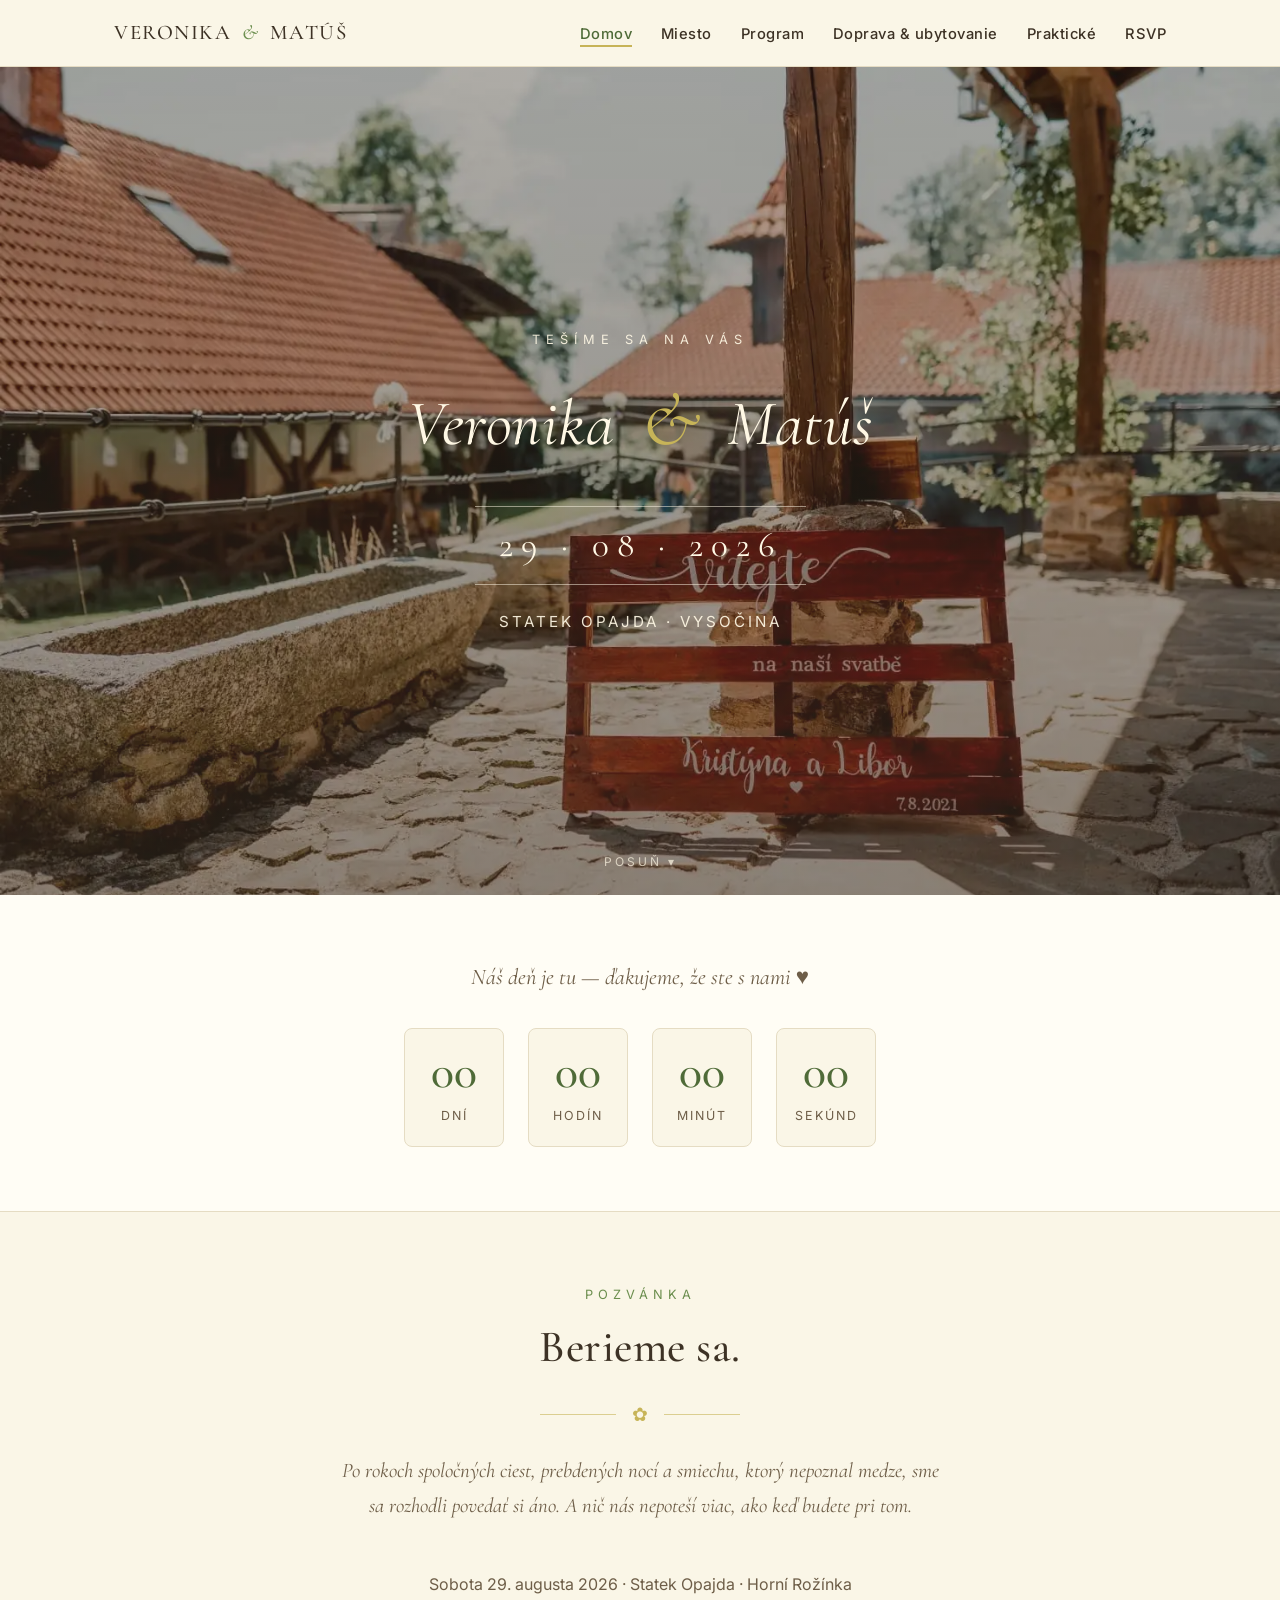
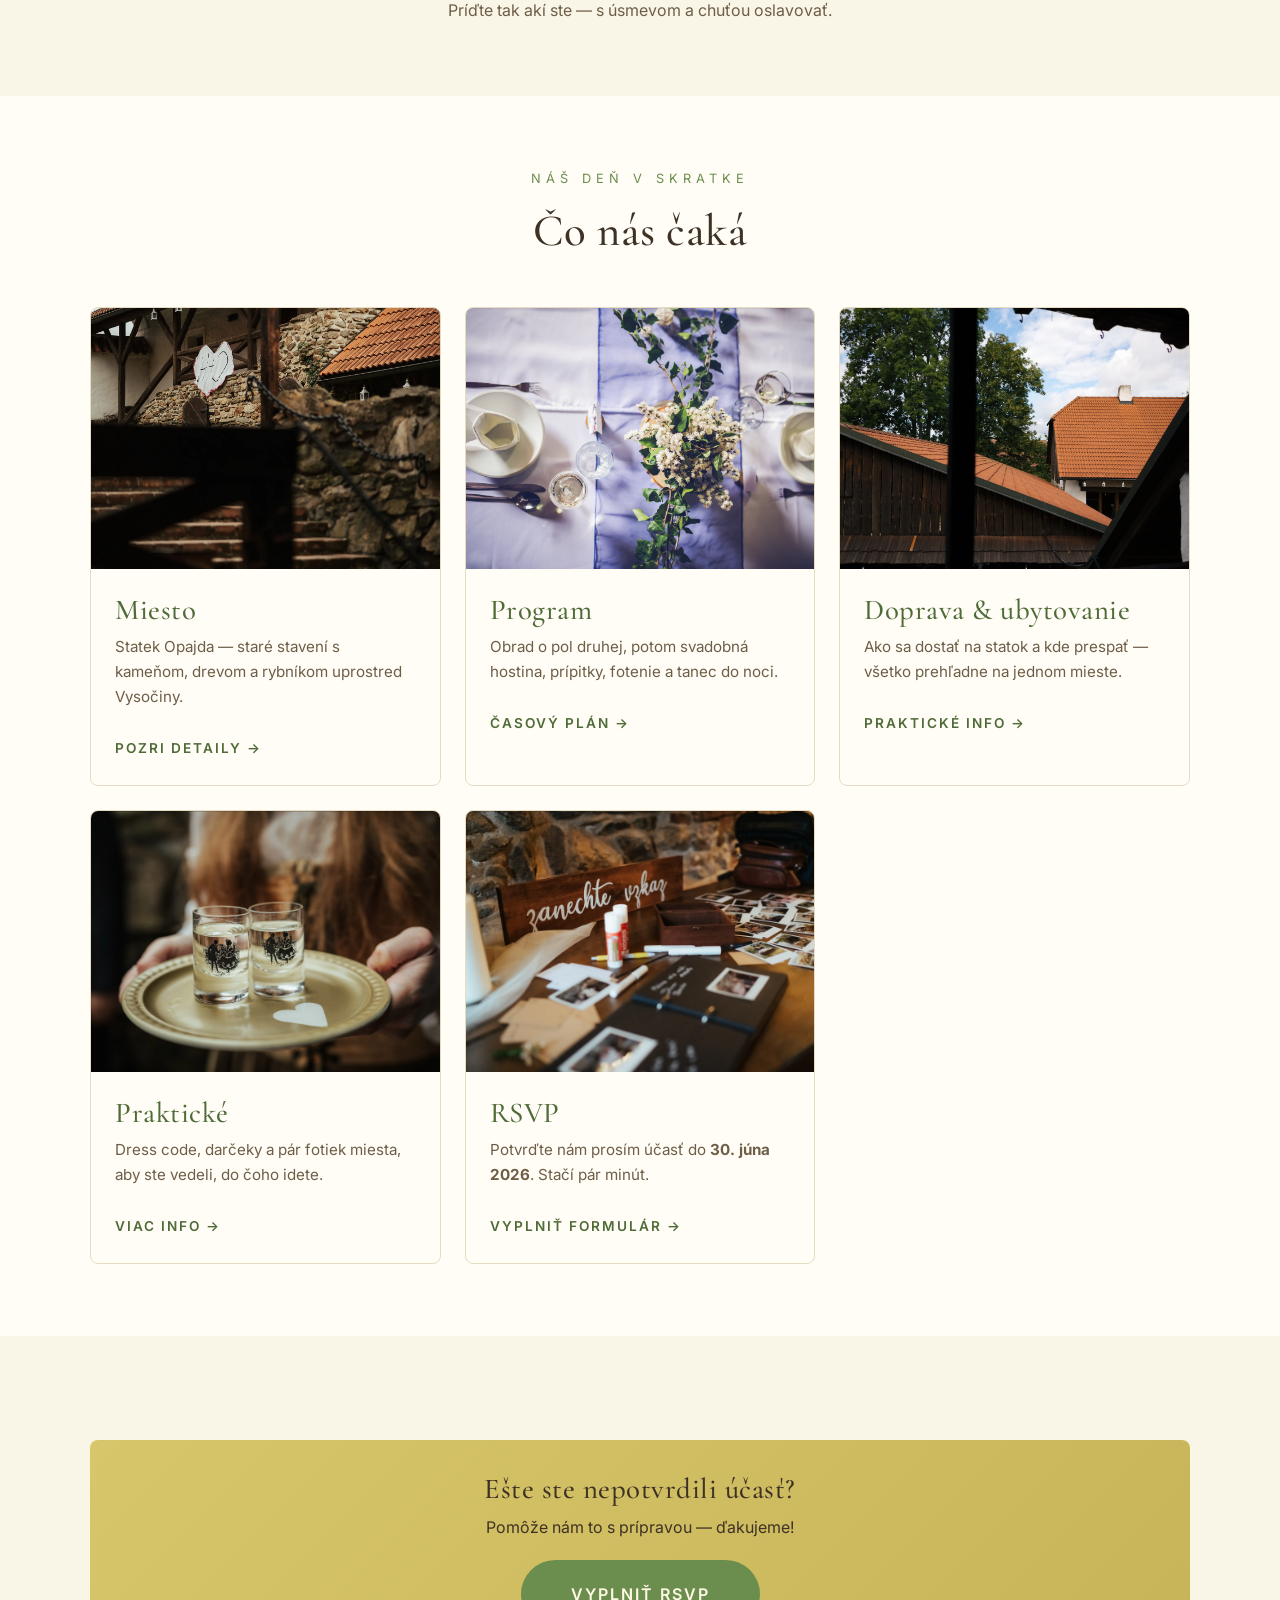
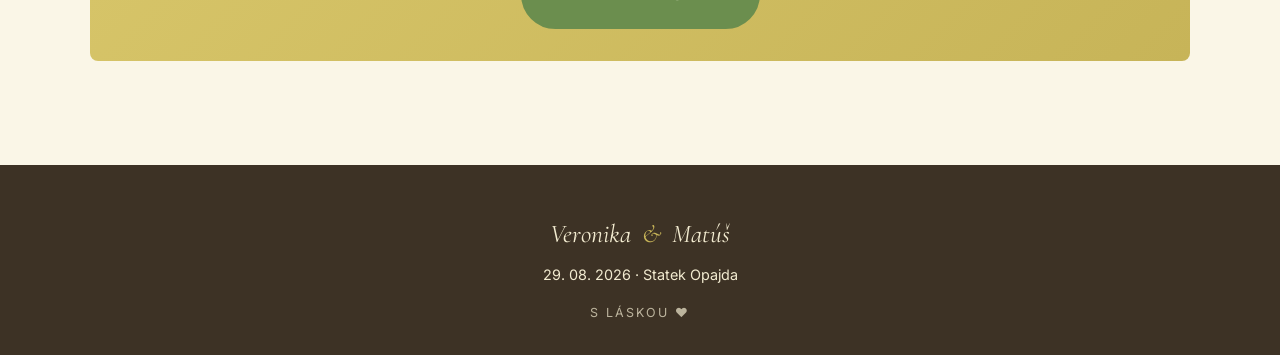
==== index.html @ fc2436f7 "first commit" ====
<!DOCTYPE html>
<html lang="sk">
<head>
<meta charset="UTF-8">
<meta name="viewport" content="width=device-width, initial-scale=1.0">
<title>Veronika & Matúš — 29. 8. 2026 — Statek Opajda</title>
<meta name="description" content="Pozvánka na svadbu Veroniky a Matúša — 29. augusta 2026 na Statku Opajda.">
<link rel="preconnect" href="https://fonts.googleapis.com">
<link rel="preconnect" href="https://fonts.gstatic.com" crossorigin>
<link href="https://fonts.googleapis.com/css2?family=Cormorant+Garamond:ital,wght@0,400;0,500;0,600;1,400;1,500&family=Inter:wght@400;500;600&display=swap" rel="stylesheet">
<link rel="stylesheet" href="assets/style.css">
</head>
<body>

<nav class="nav">
  <div class="nav-inner">
    <a href="index.html" class="nav-logo">Veronika <span class="amp">&</span> Matúš</a>
    <button class="nav-toggle" aria-label="Menu"><span></span><span></span><span></span></button>
    <ul class="nav-links">
      <li><a href="index.html" class="active">Domov</a></li>
      <li><a href="miesto.html">Miesto</a></li>
      <li><a href="program.html">Program</a></li>
      <li><a href="doprava.html">Doprava & ubytovanie</a></li>
      <li><a href="praktike.html">Praktické</a></li>
      <li><a href="rsvp.html">RSVP</a></li>
    </ul>
  </div>
</nav>

<header class="hero">
  <div class="hero-bg" style="background-image: url('Opajda_files/svatby_files/140.webp');"></div>
  <div class="hero-content">
    <div class="eyebrow">Tešíme sa na vás</div>
    <h1>Veronika <span class="amp">&</span> Matúš</h1>
    <div class="date">29 · 08 · 2026</div>
    <div class="location-tag">Statek Opajda · Vysočina</div>
  </div>
  <div class="scroll-cue">Posuň ▾</div>
</header>

<section class="countdown-wrap">
  <div class="label">Do nášho áno zostáva...</div>
  <div class="countdown">
    <div class="countdown-unit"><span class="num" id="cd-days">--</span><span class="lbl">dní</span></div>
    <div class="countdown-unit"><span class="num" id="cd-hours">--</span><span class="lbl">hodín</span></div>
    <div class="countdown-unit"><span class="num" id="cd-mins">--</span><span class="lbl">minút</span></div>
    <div class="countdown-unit"><span class="num" id="cd-secs">--</span><span class="lbl">sekúnd</span></div>
  </div>
</section>

<section>
  <div class="section-inner center">
    <div class="section-head">
      <span class="eyebrow">Pozvánka</span>
      <h2>Berieme sa.</h2>
      <div class="divider"><span>✿</span></div>
      <p class="lead">
        Po rokoch spoločných ciest, prebdených nocí a smiechu, ktorý nepoznal medze,
        sme sa rozhodli povedať si áno. A nič nás nepoteší viac, ako keď budete pri tom.
      </p>
    </div>
    <p style="max-width: 640px; margin: 0 auto; color: var(--text-soft);">
      Sobota 29. augusta 2026 · Statek Opajda · Horní Rožínka<br>
      Príďte tak akí ste — s úsmevom a chuťou oslavovať.
    </p>
  </div>
</section>

<section class="alt-bg">
  <div class="section-inner">
    <div class="section-head">
      <span class="eyebrow">Náš deň v skratke</span>
      <h2>Čo nás čaká</h2>
    </div>
    <div class="cards">
      <a href="miesto.html" class="card">
        <div class="card-img" style="background-image: url('Opajda_files/Opajda_files/205.webp');"></div>
        <div class="card-body">
          <h3>Miesto</h3>
          <p>Statek Opajda — staré stavení s kameňom, drevom a rybníkom uprostred Vysočiny.</p>
          <span class="card-link">Pozri detaily</span>
        </div>
      </a>
      <a href="program.html" class="card">
        <div class="card-img" style="background-image: url('Opajda_files/svatby_files/150.webp');"></div>
        <div class="card-body">
          <h3>Program</h3>
          <p>Obrad o pol druhej, potom svadobná hostina, prípitky, fotenie a tanec do noci.</p>
          <span class="card-link">Časový plán</span>
        </div>
      </a>
      <a href="doprava.html" class="card">
        <div class="card-img" style="background-image: url('Opajda_files/Opajda_files/211.webp');"></div>
        <div class="card-body">
          <h3>Doprava & ubytovanie</h3>
          <p>Ako sa dostať na statok a kde prespať — všetko prehľadne na jednom mieste.</p>
          <span class="card-link">Praktické info</span>
        </div>
      </a>
      <a href="praktike.html" class="card">
        <div class="card-img" style="background-image: url('Opajda_files/svatby_files/100.webp');"></div>
        <div class="card-body">
          <h3>Praktické</h3>
          <p>Dress code, darčeky a pár fotiek miesta, aby ste vedeli, do čoho idete.</p>
          <span class="card-link">Viac info</span>
        </div>
      </a>
      <a href="rsvp.html" class="card">
        <div class="card-img" style="background-image: url('Opajda_files/svatby_files/120.webp');"></div>
        <div class="card-body">
          <h3>RSVP</h3>
          <p>Potvrďte nám prosím účasť do <strong>30. júna 2026</strong>. Stačí pár minút.</p>
          <span class="card-link">Vyplniť formulár</span>
        </div>
      </a>
    </div>
  </div>
</section>

<section>
  <div class="section-inner">
    <div class="callout">
      <h3>Ešte ste nepotvrdili účasť?</h3>
      <p style="margin-bottom: 1.2rem;">Pomôže nám to s prípravou — ďakujeme!</p>
      <a href="rsvp.html" class="btn btn-big">Vyplniť RSVP</a>
    </div>
  </div>
</section>

<footer>
  <div class="names">Veronika <span class="amp">&</span> Matúš</div>
  <div>29. 08. 2026 · Statek Opajda</div>
  <div class="small">S láskou ♥</div>
</footer>

<script src="assets/script.js"></script>
</body>
</html>
---- assets/style.css ----
/* ============================================
   SVADBA ANNA & TOMÁŠ — 29.8.2026 — STATEK OPAJDA
   Paleta: lúka + slnko (krémová / žltá / zelená)
   ============================================ */

:root {
  --bg:        #FAF6E7;
  --surface:   #FFFDF5;
  --accent-1:  #C7B458;   /* slnečná žltá */
  --accent-1-dark: #A8953F;
  --accent-2:  #6B8E4E;   /* lúčna zeleň */
  --accent-2-dark: #4F6B38;
  --text:      #3D3225;
  --text-soft: #6E5E48;
  --border:    #E5DCC3;
  --shadow:    0 6px 24px rgba(61, 50, 37, 0.08);
  --radius:    8px;
  --maxw:      1100px;

  --font-head: 'Cormorant Garamond', 'Georgia', serif;
  --font-body: 'Inter', -apple-system, BlinkMacSystemFont, 'Segoe UI', sans-serif;
}

* { box-sizing: border-box; }

html { scroll-behavior: smooth; }

body {
  margin: 0;
  font-family: var(--font-body);
  color: var(--text);
  background: var(--bg);
  line-height: 1.65;
  font-size: 16px;
  -webkit-font-smoothing: antialiased;
}

h1, h2, h3, h4 {
  font-family: var(--font-head);
  font-weight: 500;
  color: var(--text);
  letter-spacing: 0.5px;
  margin: 0 0 0.6em 0;
  line-height: 1.2;
}

h1 { font-size: clamp(2.2rem, 5vw, 4rem); }
h2 { font-size: clamp(1.8rem, 3.5vw, 2.8rem); }
h3 { font-size: clamp(1.3rem, 2.5vw, 1.8rem); }

p { margin: 0 0 1em 0; }

a { color: var(--accent-2-dark); text-decoration: none; transition: color .2s; }
a:hover { color: var(--accent-1-dark); }

img { max-width: 100%; display: block; }

/* ============ NAVBAR ============ */
.nav {
  position: sticky;
  top: 0;
  z-index: 100;
  background: rgba(250, 246, 231, 0.95);
  backdrop-filter: blur(10px);
  border-bottom: 1px solid var(--border);
}
.nav-inner {
  max-width: var(--maxw);
  margin: 0 auto;
  padding: 1rem 1.5rem;
  display: flex;
  justify-content: space-between;
  align-items: center;
  gap: 2rem;
}
.nav-logo {
  font-family: var(--font-head);
  font-size: 1.3rem;
  font-weight: 500;
  color: var(--text);
  letter-spacing: 1.5px;
  text-transform: uppercase;
}
.nav-logo .amp { color: var(--accent-2); font-style: italic; padding: 0 .2em; }
.nav-links {
  display: flex;
  list-style: none;
  margin: 0;
  padding: 0;
  gap: 1.8rem;
}
.nav-links a {
  color: var(--text);
  font-size: 0.92rem;
  font-weight: 500;
  letter-spacing: 0.5px;
  position: relative;
  padding-bottom: 4px;
}
.nav-links a.active,
.nav-links a:hover {
  color: var(--accent-2-dark);
}
.nav-links a.active::after {
  content: '';
  position: absolute;
  left: 0; right: 0; bottom: 0;
  height: 2px;
  background: var(--accent-1);
}
.nav-toggle {
  display: none;
  background: none;
  border: none;
  cursor: pointer;
  padding: 8px;
  color: var(--text);
}
.nav-toggle span {
  display: block;
  width: 24px;
  height: 2px;
  background: var(--text);
  margin: 5px 0;
  transition: 0.3s;
}

@media (max-width: 820px) {
  .nav-links {
    position: fixed;
    top: 64px;
    left: 0; right: 0;
    flex-direction: column;
    background: var(--surface);
    padding: 1.5rem;
    gap: 1.2rem;
    border-bottom: 1px solid var(--border);
    transform: translateY(-150%);
    transition: transform .3s ease;
  }
  .nav-links.open { transform: translateY(0); }
  .nav-toggle { display: block; }
}

/* ============ HERO ============ */
.hero {
  position: relative;
  min-height: 92vh;
  display: flex;
  align-items: center;
  justify-content: center;
  text-align: center;
  color: #FFF8E5;
  overflow: hidden;
}
.hero-bg {
  position: absolute;
  inset: 0;
  background-size: cover;
  background-position: center;
  z-index: -2;
}
.hero::before {
  content: '';
  position: absolute;
  inset: 0;
  background: linear-gradient(180deg,
    rgba(61, 50, 37, 0.35) 0%,
    rgba(61, 50, 37, 0.55) 100%);
  z-index: -1;
}
.hero-content {
  padding: 2rem 1.5rem;
  max-width: 800px;
}
.hero .eyebrow {
  font-family: var(--font-body);
  text-transform: uppercase;
  letter-spacing: 6px;
  font-size: 0.8rem;
  margin-bottom: 1.5rem;
  opacity: 0.9;
}
.hero h1 {
  color: #FFF8E5;
  font-style: italic;
  font-weight: 400;
  margin-bottom: 1rem;
}
.hero h1 .amp {
  color: var(--accent-1);
  font-size: 1.2em;
  padding: 0 0.15em;
}
.hero .date {
  font-family: var(--font-head);
  font-size: clamp(1.5rem, 3vw, 2.2rem);
  letter-spacing: 8px;
  margin: 1.5rem 0;
  padding: 0.6rem 0;
  border-top: 1px solid rgba(255, 248, 229, 0.5);
  border-bottom: 1px solid rgba(255, 248, 229, 0.5);
  display: inline-block;
  padding-left: 1.5rem;
  padding-right: 1.5rem;
}
.hero .location-tag {
  font-size: 0.95rem;
  letter-spacing: 3px;
  text-transform: uppercase;
  opacity: 0.92;
}
.scroll-cue {
  position: absolute;
  bottom: 24px;
  left: 50%;
  transform: translateX(-50%);
  color: #FFF8E5;
  font-size: 0.75rem;
  letter-spacing: 3px;
  text-transform: uppercase;
  opacity: 0.7;
  animation: bounce 2s infinite;
}
@keyframes bounce {
  0%, 100% { transform: translateX(-50%) translateY(0); }
  50% { transform: translateX(-50%) translateY(8px); }
}

/* Hero variant for inner pages (shorter) */
.hero.inner {
  min-height: 55vh;
}

/* ============ COUNTDOWN ============ */
.countdown-wrap {
  background: var(--surface);
  padding: 4rem 1.5rem;
  text-align: center;
  border-bottom: 1px solid var(--border);
}
.countdown-wrap .label {
  font-family: var(--font-head);
  font-style: italic;
  font-size: 1.4rem;
  color: var(--text-soft);
  margin-bottom: 2rem;
}
.countdown {
  display: flex;
  justify-content: center;
  gap: 1.5rem;
  flex-wrap: wrap;
}
.countdown-unit {
  min-width: 100px;
  padding: 1.2rem 0.5rem;
  background: var(--bg);
  border: 1px solid var(--border);
  border-radius: var(--radius);
}
.countdown-unit .num {
  font-family: var(--font-head);
  font-size: clamp(2rem, 5vw, 3rem);
  font-weight: 500;
  color: var(--accent-2-dark);
  line-height: 1;
  display: block;
}
.countdown-unit .lbl {
  font-size: 0.78rem;
  letter-spacing: 2px;
  text-transform: uppercase;
  color: var(--text-soft);
  margin-top: 0.6rem;
  display: block;
}

/* ============ SECTIONS ============ */
section {
  padding: 4.5rem 1.5rem;
}
.section-inner {
  max-width: var(--maxw);
  margin: 0 auto;
}
.section-head {
  text-align: center;
  margin-bottom: 3rem;
}
.section-head .eyebrow {
  display: block;
  text-transform: uppercase;
  letter-spacing: 5px;
  font-size: 0.8rem;
  color: var(--accent-2);
  margin-bottom: 1rem;
}
.section-head h2 {
  margin-bottom: 0.5rem;
}
.section-head .lead {
  color: var(--text-soft);
  font-style: italic;
  font-family: var(--font-head);
  font-size: 1.3rem;
  max-width: 600px;
  margin: 0 auto;
}

/* Decorative divider */
.divider {
  display: flex;
  align-items: center;
  justify-content: center;
  margin: 1.5rem auto;
  max-width: 200px;
  color: var(--accent-1);
}
.divider::before, .divider::after {
  content: '';
  flex: 1;
  height: 1px;
  background: var(--accent-1);
  opacity: 0.6;
}
.divider span { padding: 0 1rem; font-size: 1.2rem; }

/* ============ CARDS (preview on home) ============ */
.cards {
  display: grid;
  grid-template-columns: repeat(auto-fit, minmax(260px, 1fr));
  gap: 1.5rem;
}
.card {
  background: var(--surface);
  border: 1px solid var(--border);
  border-radius: var(--radius);
  overflow: hidden;
  transition: transform .25s, box-shadow .25s;
  display: flex;
  flex-direction: column;
}
.card:hover {
  transform: translateY(-4px);
  box-shadow: var(--shadow);
}
.card-img {
  aspect-ratio: 4 / 3;
  background-size: cover;
  background-position: center;
}
.card-body {
  padding: 1.5rem;
}
.card h3 {
  margin-bottom: 0.4rem;
  color: var(--accent-2-dark);
}
.card p {
  color: var(--text-soft);
  font-size: 0.95rem;
}
.card-link {
  display: inline-block;
  margin-top: 0.8rem;
  font-size: 0.85rem;
  letter-spacing: 2px;
  text-transform: uppercase;
  color: var(--accent-2-dark);
  font-weight: 600;
}
.card-link::after {
  content: ' →';
  transition: padding .2s;
}
.card-link:hover::after { padding-left: 4px; }

/* ============ MIESTO – two-column layout ============ */
.two-col {
  display: grid;
  grid-template-columns: 1fr 1fr;
  gap: 3rem;
  align-items: center;
}
.two-col.reverse > :first-child { order: 2; }
.two-col img,
.two-col .img-block {
  width: 100%;
  border-radius: var(--radius);
  box-shadow: var(--shadow);
  aspect-ratio: 4 / 3;
  object-fit: cover;
  background-size: cover;
  background-position: center;
}
@media (max-width: 760px) {
  .two-col { grid-template-columns: 1fr; gap: 2rem; }
  .two-col.reverse > :first-child { order: 0; }
}

.fact-list {
  list-style: none;
  padding: 0;
  margin: 1.5rem 0 0 0;
}
.fact-list li {
  padding: 0.7rem 0;
  border-bottom: 1px dashed var(--border);
  display: flex;
  gap: 1rem;
}
.fact-list li:last-child { border-bottom: 0; }
.fact-list .key {
  flex: 0 0 130px;
  font-size: 0.78rem;
  letter-spacing: 2px;
  text-transform: uppercase;
  color: var(--accent-2);
  font-weight: 600;
  padding-top: 2px;
}
.fact-list .val { color: var(--text); }

/* ============ TIMELINE (program) ============ */
.timeline {
  position: relative;
  max-width: 720px;
  margin: 0 auto;
  padding-left: 0;
}
.timeline::before {
  content: '';
  position: absolute;
  left: 110px;
  top: 12px;
  bottom: 12px;
  width: 2px;
  background: var(--accent-1);
  opacity: 0.5;
}
.timeline-item {
  position: relative;
  display: grid;
  grid-template-columns: 110px 1fr;
  gap: 2rem;
  padding: 1.3rem 0;
}
.timeline-time {
  font-family: var(--font-head);
  font-size: 1.6rem;
  color: var(--accent-2-dark);
  font-weight: 500;
  text-align: right;
  padding-right: 0.5rem;
  position: relative;
}
.timeline-time::after {
  content: '';
  position: absolute;
  right: -7px;
  top: 12px;
  width: 12px;
  height: 12px;
  border-radius: 50%;
  background: var(--accent-1);
  border: 3px solid var(--bg);
  z-index: 1;
}
.timeline-body h3 {
  margin: 0 0 0.3rem 0;
  font-size: 1.3rem;
  color: var(--text);
}
.timeline-body p {
  color: var(--text-soft);
  font-size: 0.95rem;
  margin: 0;
}

@media (max-width: 560px) {
  .timeline::before { left: 70px; }
  .timeline-item { grid-template-columns: 70px 1fr; gap: 1.2rem; }
  .timeline-time { font-size: 1.2rem; }
}

/* ============ MAP ============ */
.map-frame {
  width: 100%;
  height: 460px;
  border: 1px solid var(--border);
  border-radius: var(--radius);
  box-shadow: var(--shadow);
  margin: 2rem 0;
}

/* ============ TRANSPORT / ACCOMMODATION ============ */
.info-grid {
  display: grid;
  grid-template-columns: repeat(auto-fit, minmax(280px, 1fr));
  gap: 1.5rem;
  margin-top: 2rem;
}
.info-block {
  background: var(--surface);
  border: 1px solid var(--border);
  border-radius: var(--radius);
  padding: 1.8rem;
}
.info-block h3 {
  color: var(--accent-2-dark);
  margin-bottom: 0.8rem;
  display: flex;
  align-items: center;
  gap: 0.6rem;
}
.info-block .icon {
  display: inline-flex;
  align-items: center;
  justify-content: center;
  width: 34px;
  height: 34px;
  border-radius: 50%;
  background: var(--accent-1);
  color: #fff;
  font-size: 1.1rem;
}

/* ============ GALLERY ============ */
.gallery {
  display: grid;
  grid-template-columns: repeat(auto-fill, minmax(220px, 1fr));
  gap: 1rem;
  grid-auto-rows: 220px;
}
.gallery-item {
  background-size: cover;
  background-position: center;
  border-radius: var(--radius);
  transition: transform .3s;
  cursor: zoom-in;
}
.gallery-item:hover {
  transform: scale(1.02);
}
.gallery-item.tall { grid-row: span 2; }
.gallery-item.wide { grid-column: span 2; }
@media (max-width: 600px) {
  .gallery-item.wide { grid-column: span 1; }
  .gallery { grid-auto-rows: 180px; }
}

/* ============ BUTTONS ============ */
.btn {
  display: inline-block;
  padding: 0.9rem 2rem;
  background: var(--accent-2);
  color: #FFF8E5;
  border-radius: 999px;
  font-weight: 600;
  letter-spacing: 2px;
  text-transform: uppercase;
  font-size: 0.85rem;
  border: 2px solid var(--accent-2);
  transition: all .25s;
  cursor: pointer;
}
.btn:hover {
  background: var(--accent-2-dark);
  border-color: var(--accent-2-dark);
  color: #FFF8E5;
  transform: translateY(-2px);
  box-shadow: var(--shadow);
}
.btn-outline {
  background: transparent;
  color: var(--accent-2-dark);
}
.btn-outline:hover {
  background: var(--accent-2);
  color: #FFF8E5;
}
.btn-big {
  padding: 1.2rem 3rem;
  font-size: 1rem;
}

/* ============ RSVP page ============ */
.rsvp-hero {
  text-align: center;
  padding: 5rem 1.5rem 3rem;
}
.rsvp-deadline {
  display: inline-block;
  padding: 0.5rem 1.2rem;
  background: var(--accent-1);
  color: #fff;
  border-radius: 999px;
  font-size: 0.85rem;
  letter-spacing: 2px;
  text-transform: uppercase;
  margin-bottom: 2rem;
}
.questions-list {
  max-width: 720px;
  margin: 2rem auto 0;
  padding: 0;
  list-style: none;
  counter-reset: q;
}
.questions-list li {
  counter-increment: q;
  padding: 1.2rem 1.2rem 1.2rem 4rem;
  position: relative;
  background: var(--surface);
  border: 1px solid var(--border);
  border-radius: var(--radius);
  margin-bottom: 0.8rem;
}
.questions-list li::before {
  content: counter(q);
  position: absolute;
  left: 1.2rem;
  top: 1rem;
  width: 32px;
  height: 32px;
  border-radius: 50%;
  background: var(--accent-2);
  color: #FFF8E5;
  font-family: var(--font-head);
  font-size: 1.05rem;
  display: flex;
  align-items: center;
  justify-content: center;
}
.questions-list strong { display: block; margin-bottom: 0.2rem; }
.questions-list .hint {
  font-size: 0.88rem;
  color: var(--text-soft);
  font-style: italic;
}

/* ============ FOOTER ============ */
footer {
  text-align: center;
  padding: 3rem 1.5rem 2rem;
  background: #3D3225;
  color: #F2EBD0;
  font-size: 0.9rem;
}
footer .names {
  font-family: var(--font-head);
  font-size: 1.6rem;
  font-style: italic;
  margin-bottom: 0.5rem;
}
footer .amp { color: var(--accent-1); padding: 0 0.2em; }
footer .small {
  font-size: 0.78rem;
  opacity: 0.7;
  letter-spacing: 2px;
  text-transform: uppercase;
  margin-top: 1rem;
}

/* ============ UTIL ============ */
.center { text-align: center; }
.mt-2 { margin-top: 2rem; }
.mt-3 { margin-top: 3rem; }
.alt-bg { background: var(--surface); }

.callout {
  background: var(--accent-1);
  background: linear-gradient(135deg, #D8C66A 0%, #C7B458 100%);
  color: var(--text);
  padding: 2rem;
  border-radius: var(--radius);
  text-align: center;
  margin: 2rem 0;
}
.callout h3 { color: var(--text); margin-bottom: 0.5rem; }
.callout p { margin: 0; }
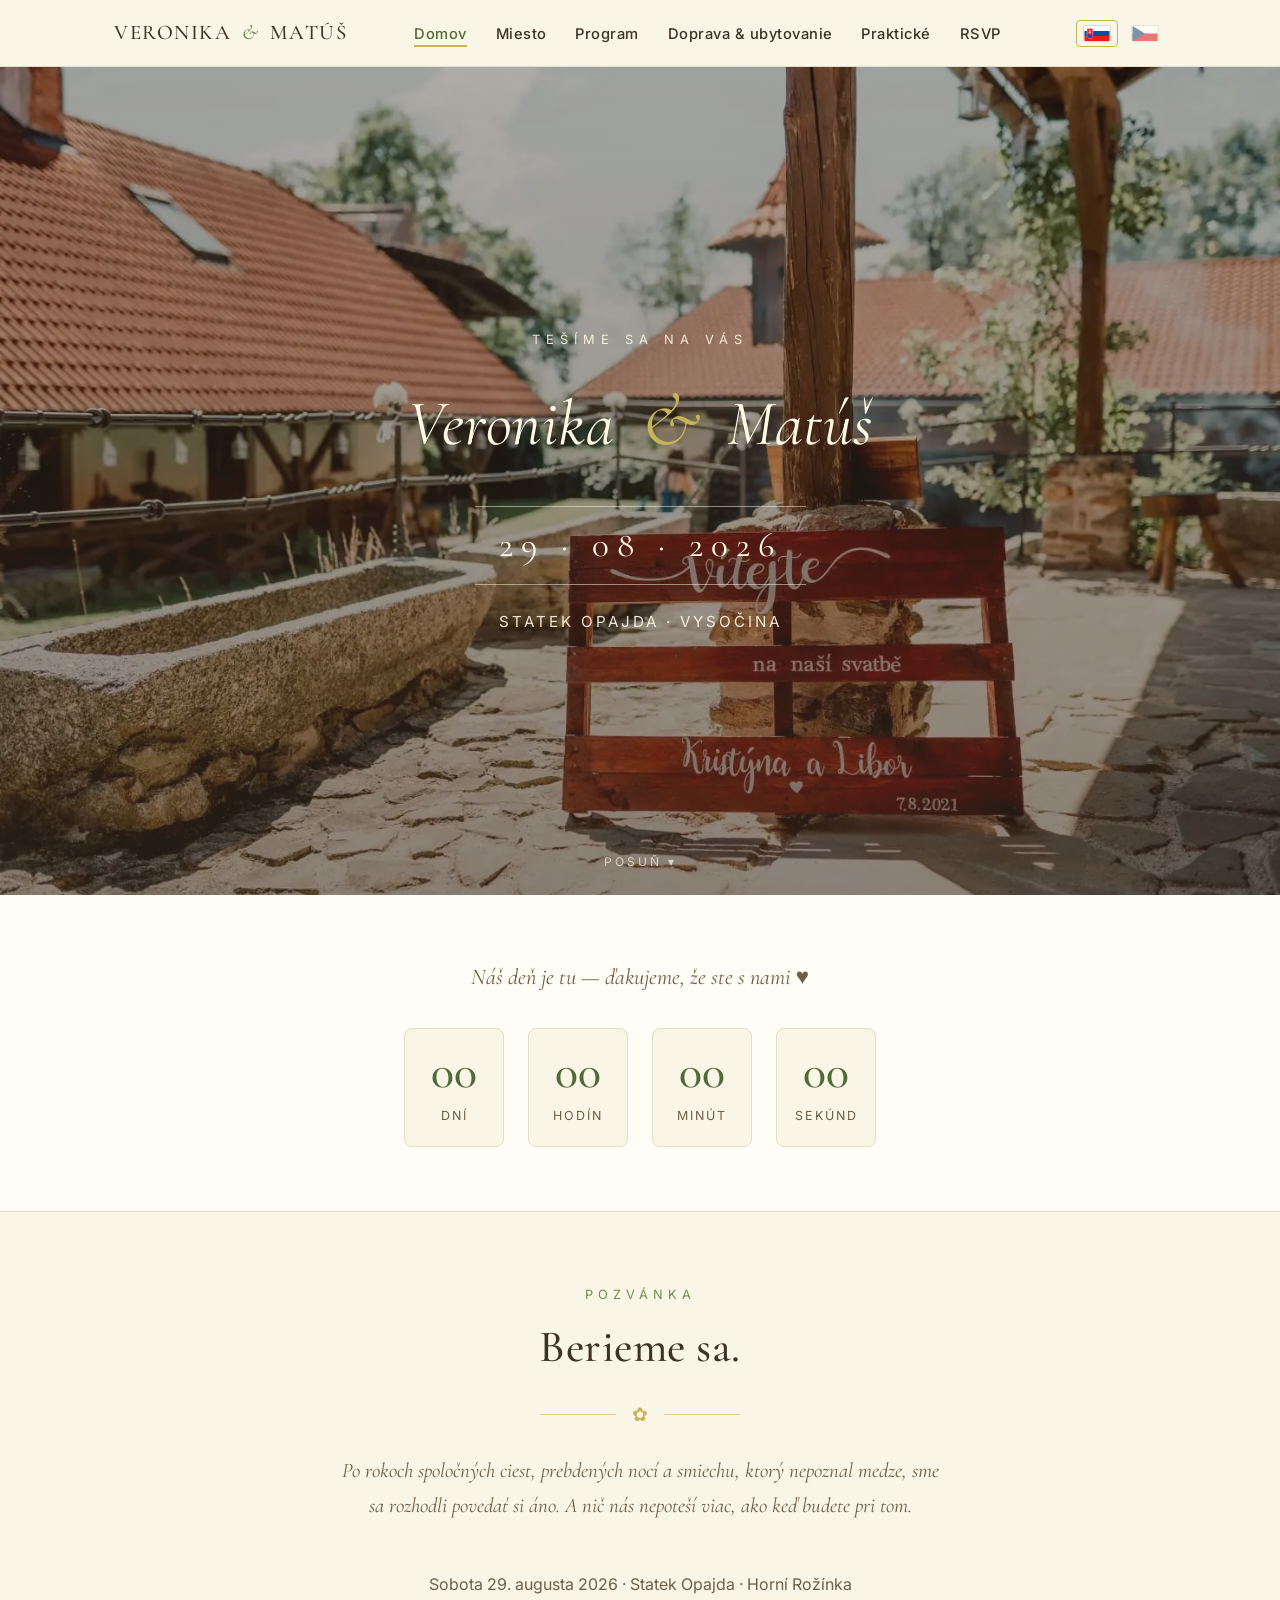
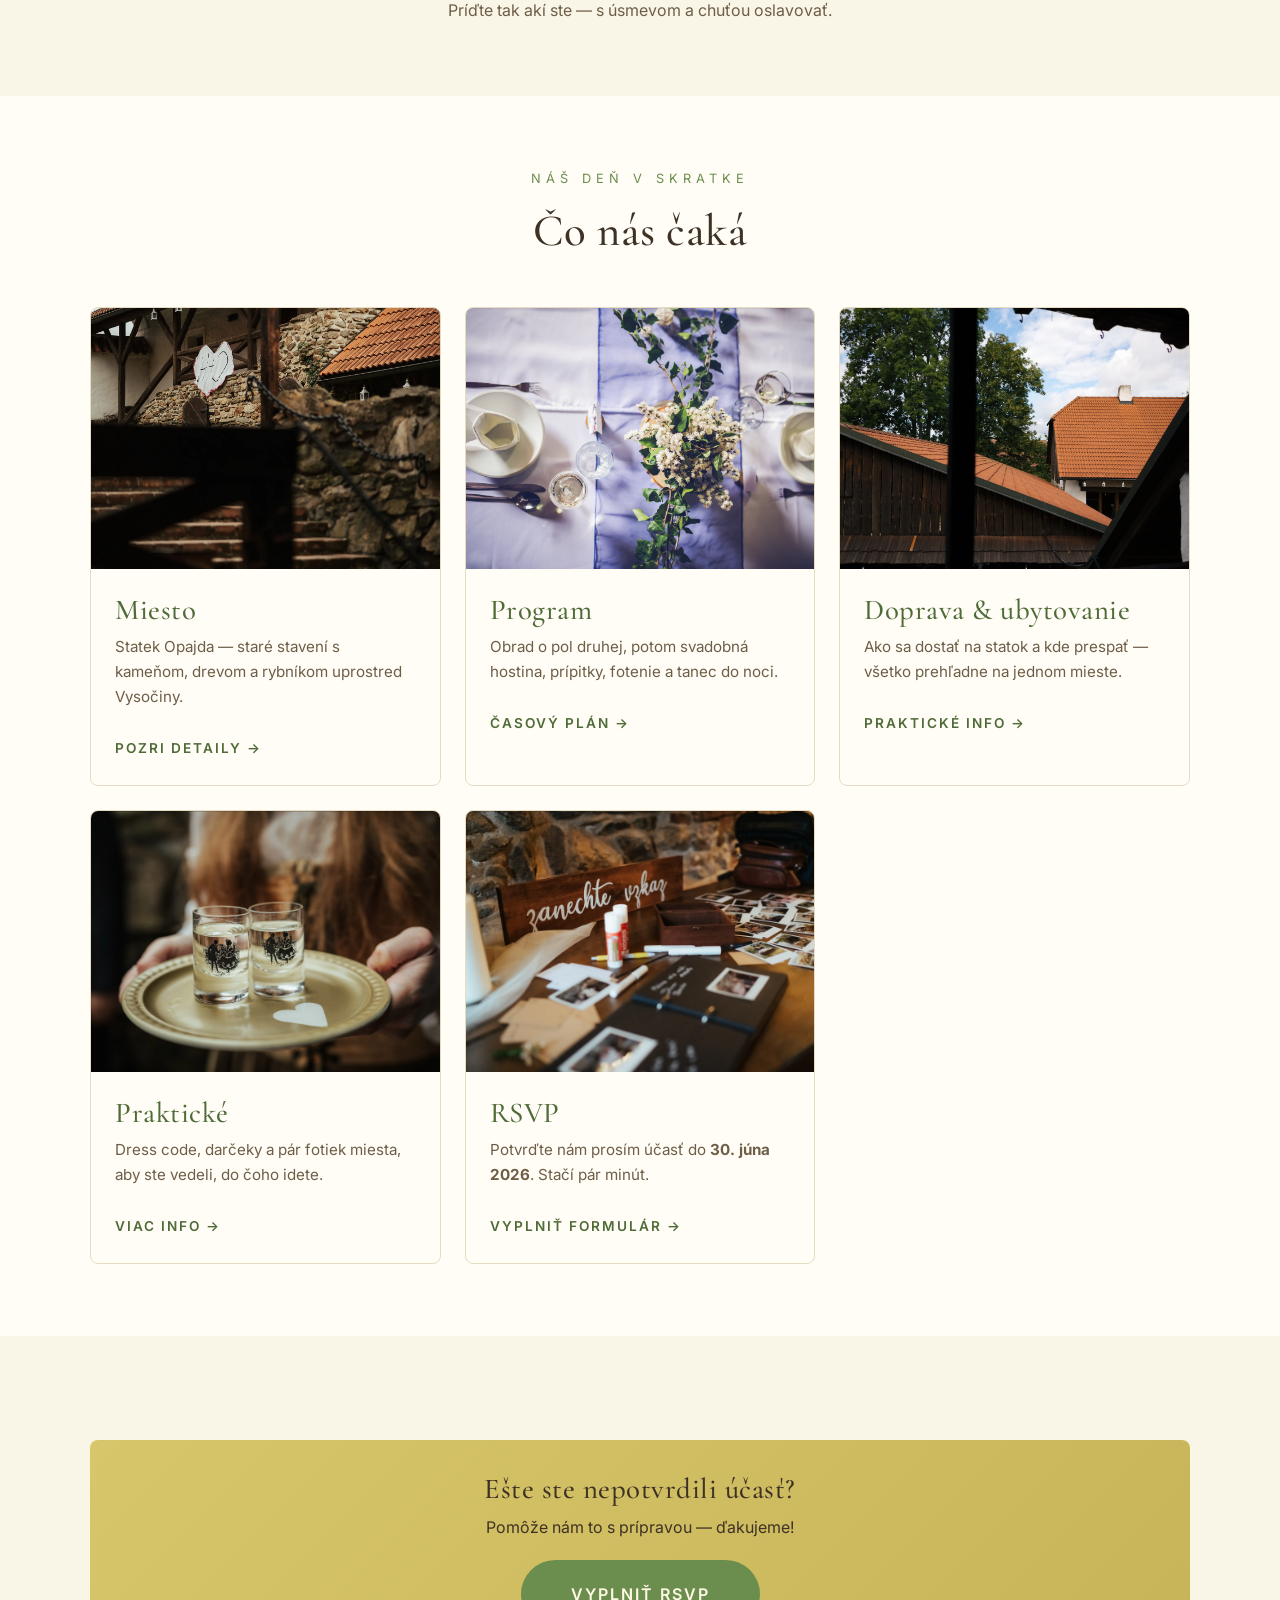
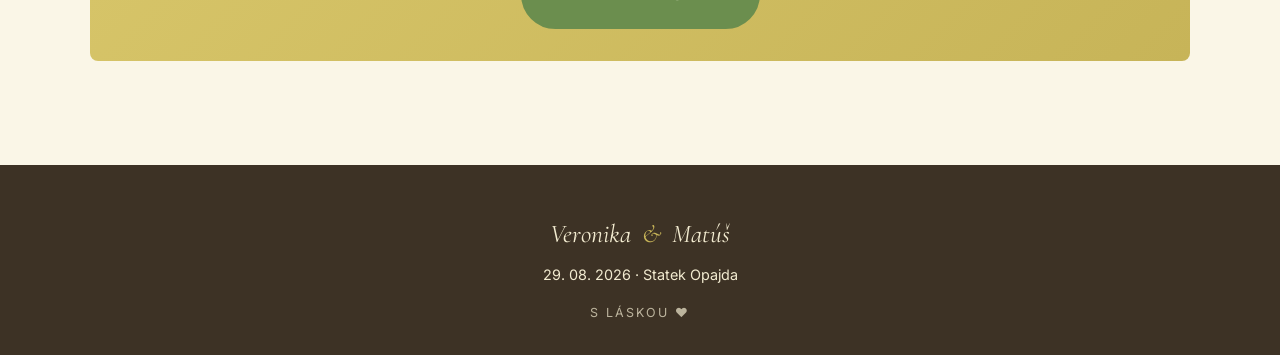
==== commit 8e35680c: "added language support" ====
--- a/index.html
+++ b/index.html
@@ -3,8 +3,12 @@
 <head>
 <meta charset="UTF-8">
 <meta name="viewport" content="width=device-width, initial-scale=1.0">
-<title>Veronika & Matúš — 29. 8. 2026 — Statek Opajda</title>
-<meta name="description" content="Pozvánka na svadbu Veroniky a Matúša — 29. augusta 2026 na Statku Opajda.">
+<title data-sk="Veronika & Matúš — 29. 8. 2026 — Statek Opajda"
+       data-cs="Veronika & Matúš — 29. 8. 2026 — Statek Opajda">Veronika & Matúš — 29. 8. 2026 — Statek Opajda</title>
+<meta name="description"
+      data-sk="Pozvánka na svadbu Veroniky a Matúša — 29. augusta 2026 na Statku Opajda."
+      data-cs="Pozvánka na svatbu Veroniky a Matúše — 29. srpna 2026 na Statku Opajda."
+      content="Pozvánka na svadbu Veroniky a Matúša — 29. augusta 2026 na Statku Opajda.">
 <link rel="preconnect" href="https://fonts.googleapis.com">
 <link rel="preconnect" href="https://fonts.gstatic.com" crossorigin>
 <link href="https://fonts.googleapis.com/css2?family=Cormorant+Garamond:ital,wght@0,400;0,500;0,600;1,400;1,500&family=Inter:wght@400;500;600&display=swap" rel="stylesheet">
@@ -17,49 +21,76 @@
     <a href="index.html" class="nav-logo">Veronika <span class="amp">&</span> Matúš</a>
     <button class="nav-toggle" aria-label="Menu"><span></span><span></span><span></span></button>
     <ul class="nav-links">
-      <li><a href="index.html" class="active">Domov</a></li>
-      <li><a href="miesto.html">Miesto</a></li>
-      <li><a href="program.html">Program</a></li>
-      <li><a href="doprava.html">Doprava & ubytovanie</a></li>
-      <li><a href="praktike.html">Praktické</a></li>
-      <li><a href="rsvp.html">RSVP</a></li>
+      <li><a href="index.html" class="active" data-sk="Domov" data-cs="Domů">Domov</a></li>
+      <li><a href="miesto.html" data-sk="Miesto" data-cs="Místo">Miesto</a></li>
+      <li><a href="program.html" data-sk="Program" data-cs="Program">Program</a></li>
+      <li><a href="doprava.html" data-sk="Doprava & ubytovanie" data-cs="Doprava & ubytování">Doprava & ubytovanie</a></li>
+      <li><a href="prakticke.html" data-sk="Praktické" data-cs="Praktické">Praktické</a></li>
+      <li><a href="rsvp.html" data-sk="RSVP" data-cs="RSVP">RSVP</a></li>
     </ul>
+    <div class="lang-switch">
+      <button class="lang-btn" data-lang="sk" aria-label="Slovenčina" aria-pressed="true">
+        <svg viewBox="0 0 30 18" width="28" height="17" aria-hidden="true">
+          <rect width="30" height="6" y="0" fill="#fff"/>
+          <rect width="30" height="6" y="6" fill="#0b4ea2"/>
+          <rect width="30" height="6" y="12" fill="#ee1c25"/>
+          <path d="M 3 3 L 10 3 L 10 11 C 10 13.5 8.2 14.8 6.5 15.5 C 4.8 14.8 3 13.5 3 11 Z" fill="#ee1c25" stroke="#fff" stroke-width="0.45"/>
+          <path d="M 3.6 11 C 4.2 9.5 4.9 9.5 5.4 10.8 C 5.9 8.8 7.1 8.8 7.6 10.8 C 8.1 9.5 8.8 9.5 9.4 11 L 9.4 13.5 C 8 14.3 5 14.3 3.6 13.5 Z" fill="#0b4ea2"/>
+          <g fill="#fff">
+            <rect x="6.18" y="4.5" width="0.65" height="5.5"/>
+            <rect x="5.2" y="5.7" width="2.6" height="0.6"/>
+            <rect x="4.7" y="7.2" width="3.6" height="0.6"/>
+          </g>
+        </svg>
+      </button>
+      <button class="lang-btn" data-lang="cs" aria-label="Čeština" aria-pressed="false">
+        <svg viewBox="0 0 30 18" width="28" height="17" aria-hidden="true">
+          <rect width="30" height="9" y="0" fill="#fff"/>
+          <rect width="30" height="9" y="9" fill="#d7141a"/>
+          <polygon points="0,0 15,9 0,18" fill="#11457e"/>
+        </svg>
+      </button>
+    </div>
   </div>
 </nav>
 
 <header class="hero">
   <div class="hero-bg" style="background-image: url('Opajda_files/svatby_files/140.webp');"></div>
   <div class="hero-content">
-    <div class="eyebrow">Tešíme sa na vás</div>
+    <div class="eyebrow" data-sk="Tešíme sa na vás" data-cs="Těšíme se na vás">Tešíme sa na vás</div>
     <h1>Veronika <span class="amp">&</span> Matúš</h1>
     <div class="date">29 · 08 · 2026</div>
-    <div class="location-tag">Statek Opajda · Vysočina</div>
+    <div class="location-tag" data-sk="Statek Opajda · Vysočina" data-cs="Statek Opajda · Vysočina">Statek Opajda · Vysočina</div>
   </div>
-  <div class="scroll-cue">Posuň ▾</div>
+  <div class="scroll-cue" data-sk="Posuň ▾" data-cs="Posuň ▾">Posuň ▾</div>
 </header>
 
 <section class="countdown-wrap">
-  <div class="label">Do nášho áno zostáva...</div>
+  <div class="label" data-sk="Do nášho áno zostáva..." data-cs="Do našeho ano zbývá...">Do nášho áno zostáva...</div>
   <div class="countdown">
-    <div class="countdown-unit"><span class="num" id="cd-days">--</span><span class="lbl">dní</span></div>
-    <div class="countdown-unit"><span class="num" id="cd-hours">--</span><span class="lbl">hodín</span></div>
-    <div class="countdown-unit"><span class="num" id="cd-mins">--</span><span class="lbl">minút</span></div>
-    <div class="countdown-unit"><span class="num" id="cd-secs">--</span><span class="lbl">sekúnd</span></div>
+    <div class="countdown-unit"><span class="num" id="cd-days">--</span><span class="lbl" data-sk="dní" data-cs="dní">dní</span></div>
+    <div class="countdown-unit"><span class="num" id="cd-hours">--</span><span class="lbl" data-sk="hodín" data-cs="hodin">hodín</span></div>
+    <div class="countdown-unit"><span class="num" id="cd-mins">--</span><span class="lbl" data-sk="minút" data-cs="minut">minút</span></div>
+    <div class="countdown-unit"><span class="num" id="cd-secs">--</span><span class="lbl" data-sk="sekúnd" data-cs="sekund">sekúnd</span></div>
   </div>
 </section>
 
 <section>
   <div class="section-inner center">
     <div class="section-head">
-      <span class="eyebrow">Pozvánka</span>
-      <h2>Berieme sa.</h2>
+      <span class="eyebrow" data-sk="Pozvánka" data-cs="Pozvánka">Pozvánka</span>
+      <h2 data-sk="Berieme sa." data-cs="Bereme se.">Berieme sa.</h2>
       <div class="divider"><span>✿</span></div>
-      <p class="lead">
+      <p class="lead"
+         data-sk="Po rokoch spoločných ciest, prebdených nocí a smiechu, ktorý nepoznal medze, sme sa rozhodli povedať si áno. A nič nás nepoteší viac, ako keď budete pri tom."
+         data-cs="Po letech společných cest, probdělých nocí a smíchu, který neznal mezí, jsme se rozhodli říct si ano. A nic nás nepotěší víc, než když u toho budete s námi.">
         Po rokoch spoločných ciest, prebdených nocí a smiechu, ktorý nepoznal medze,
         sme sa rozhodli povedať si áno. A nič nás nepoteší viac, ako keď budete pri tom.
       </p>
     </div>
-    <p style="max-width: 640px; margin: 0 auto; color: var(--text-soft);">
+    <p style="max-width: 640px; margin: 0 auto; color: var(--text-soft);"
+       data-sk-html="Sobota 29. augusta 2026 · Statek Opajda · Horní Rožínka<br>Príďte tak akí ste — s úsmevom a chuťou oslavovať."
+       data-cs-html="Sobota 29. srpna 2026 · Statek Opajda · Horní Rožínka<br>Přijďte tak jací jste — s úsměvem a chutí slavit.">
       Sobota 29. augusta 2026 · Statek Opajda · Horní Rožínka<br>
       Príďte tak akí ste — s úsmevom a chuťou oslavovať.
     </p>
@@ -69,48 +100,53 @@
 <section class="alt-bg">
   <div class="section-inner">
     <div class="section-head">
-      <span class="eyebrow">Náš deň v skratke</span>
-      <h2>Čo nás čaká</h2>
+      <span class="eyebrow" data-sk="Náš deň v skratke" data-cs="Náš den ve zkratce">Náš deň v skratke</span>
+      <h2 data-sk="Čo nás čaká" data-cs="Co nás čeká">Čo nás čaká</h2>
     </div>
     <div class="cards">
       <a href="miesto.html" class="card">
         <div class="card-img" style="background-image: url('Opajda_files/Opajda_files/205.webp');"></div>
         <div class="card-body">
-          <h3>Miesto</h3>
-          <p>Statek Opajda — staré stavení s kameňom, drevom a rybníkom uprostred Vysočiny.</p>
-          <span class="card-link">Pozri detaily</span>
+          <h3 data-sk="Miesto" data-cs="Místo">Miesto</h3>
+          <p data-sk="Statek Opajda — staré stavení s kameňom, drevom a rybníkom uprostred Vysočiny."
+             data-cs="Statek Opajda — staré stavení s kamenem, dřevem a rybníkem uprostřed Vysočiny.">Statek Opajda — staré stavení s kameňom, drevom a rybníkom uprostred Vysočiny.</p>
+          <span class="card-link" data-sk="Pozri detaily" data-cs="Zobrazit detaily">Pozri detaily</span>
         </div>
       </a>
       <a href="program.html" class="card">
         <div class="card-img" style="background-image: url('Opajda_files/svatby_files/150.webp');"></div>
         <div class="card-body">
-          <h3>Program</h3>
-          <p>Obrad o pol druhej, potom svadobná hostina, prípitky, fotenie a tanec do noci.</p>
-          <span class="card-link">Časový plán</span>
+          <h3 data-sk="Program" data-cs="Program">Program</h3>
+          <p data-sk="Obrad o pol druhej, potom svadobná hostina, prípitky, fotenie a tanec do noci."
+             data-cs="Obřad o půl druhé, potom svatební hostina, přípitky, focení a tanec do noci.">Obrad o pol druhej, potom svadobná hostina, prípitky, fotenie a tanec do noci.</p>
+          <span class="card-link" data-sk="Časový plán" data-cs="Časový plán">Časový plán</span>
         </div>
       </a>
       <a href="doprava.html" class="card">
         <div class="card-img" style="background-image: url('Opajda_files/Opajda_files/211.webp');"></div>
         <div class="card-body">
-          <h3>Doprava & ubytovanie</h3>
-          <p>Ako sa dostať na statok a kde prespať — všetko prehľadne na jednom mieste.</p>
-          <span class="card-link">Praktické info</span>
+          <h3 data-sk="Doprava & ubytovanie" data-cs="Doprava & ubytování">Doprava & ubytovanie</h3>
+          <p data-sk="Ako sa dostať na statok a kde prespať — všetko prehľadne na jednom mieste."
+             data-cs="Jak se dostat na statek a kde přespat — vše přehledně na jednom místě.">Ako sa dostať na statok a kde prespať — všetko prehľadne na jednom mieste.</p>
+          <span class="card-link" data-sk="Praktické info" data-cs="Praktické info">Praktické info</span>
         </div>
       </a>
-      <a href="praktike.html" class="card">
+      <a href="prakticke.html" class="card">
         <div class="card-img" style="background-image: url('Opajda_files/svatby_files/100.webp');"></div>
         <div class="card-body">
-          <h3>Praktické</h3>
-          <p>Dress code, darčeky a pár fotiek miesta, aby ste vedeli, do čoho idete.</p>
-          <span class="card-link">Viac info</span>
+          <h3 data-sk="Praktické" data-cs="Praktické">Praktické</h3>
+          <p data-sk="Dress code, darčeky a pár fotiek miesta, aby ste vedeli, do čoho idete."
+             data-cs="Dress code, dárky a pár fotek místa, abyste věděli, do čeho jdete.">Dress code, darčeky a pár fotiek miesta, aby ste vedeli, do čoho idete.</p>
+          <span class="card-link" data-sk="Viac info" data-cs="Více info">Viac info</span>
         </div>
       </a>
       <a href="rsvp.html" class="card">
         <div class="card-img" style="background-image: url('Opajda_files/svatby_files/120.webp');"></div>
         <div class="card-body">
-          <h3>RSVP</h3>
-          <p>Potvrďte nám prosím účasť do <strong>30. júna 2026</strong>. Stačí pár minút.</p>
-          <span class="card-link">Vyplniť formulár</span>
+          <h3 data-sk="RSVP" data-cs="RSVP">RSVP</h3>
+          <p data-sk-html="Potvrďte nám prosím účasť do <strong>30. júna 2026</strong>. Stačí pár minút."
+             data-cs-html="Potvrďte nám prosím účast do <strong>30. června 2026</strong>. Stačí pár minut.">Potvrďte nám prosím účasť do <strong>30. júna 2026</strong>. Stačí pár minút.</p>
+          <span class="card-link" data-sk="Vyplniť formulár" data-cs="Vyplnit formulář">Vyplniť formulár</span>
         </div>
       </a>
     </div>
@@ -120,17 +156,19 @@
 <section>
   <div class="section-inner">
     <div class="callout">
-      <h3>Ešte ste nepotvrdili účasť?</h3>
-      <p style="margin-bottom: 1.2rem;">Pomôže nám to s prípravou — ďakujeme!</p>
-      <a href="rsvp.html" class="btn btn-big">Vyplniť RSVP</a>
+      <h3 data-sk="Ešte ste nepotvrdili účasť?" data-cs="Ještě jste nepotvrdili účast?">Ešte ste nepotvrdili účasť?</h3>
+      <p style="margin-bottom: 1.2rem;"
+         data-sk="Pomôže nám to s prípravou — ďakujeme!"
+         data-cs="Pomůže nám to s přípravou — děkujeme!">Pomôže nám to s prípravou — ďakujeme!</p>
+      <a href="rsvp.html" class="btn btn-big" data-sk="Vyplniť RSVP" data-cs="Vyplnit RSVP">Vyplniť RSVP</a>
     </div>
   </div>
 </section>
 
 <footer>
   <div class="names">Veronika <span class="amp">&</span> Matúš</div>
-  <div>29. 08. 2026 · Statek Opajda</div>
-  <div class="small">S láskou ♥</div>
+  <div data-sk="29. 08. 2026 · Statek Opajda" data-cs="29. 08. 2026 · Statek Opajda">29. 08. 2026 · Statek Opajda</div>
+  <div class="small" data-sk="S láskou ♥" data-cs="S láskou ♥">S láskou ♥</div>
 </footer>
 
 <script src="assets/script.js"></script>
--- a/assets/style.css
+++ b/assets/style.css
@@ -1,5 +1,5 @@
 /* ============================================
-   SVADBA ANNA & TOMÁŠ — 29.8.2026 — STATEK OPAJDA
+   SVADBA VERONIKA & MATÚŠ — 29.8.2026 — STATEK OPAJDA
    Paleta: lúka + slnko (krémová / žltá / zelená)
    ============================================ */
 
@@ -123,6 +123,39 @@
   background: var(--text);
   margin: 5px 0;
   transition: 0.3s;
+}
+
+/* ============ LANGUAGE SWITCHER ============ */
+.lang-switch {
+  display: flex;
+  align-items: center;
+  gap: 0.4rem;
+  margin-left: 0.5rem;
+}
+.lang-btn {
+  background: none;
+  border: 1px solid transparent;
+  border-radius: 4px;
+  padding: 4px 6px;
+  cursor: pointer;
+  display: flex;
+  align-items: center;
+  line-height: 0;
+  opacity: 0.55;
+  transition: opacity .2s, border-color .2s, transform .2s;
+}
+.lang-btn:hover {
+  opacity: 1;
+  transform: translateY(-1px);
+}
+.lang-btn.active {
+  opacity: 1;
+  border-color: var(--accent-1);
+}
+.lang-btn svg {
+  display: block;
+  border: 1px solid rgba(61, 50, 37, 0.15);
+  border-radius: 2px;
 }
 
 @media (max-width: 820px) {
@@ -140,6 +173,7 @@
   }
   .nav-links.open { transform: translateY(0); }
   .nav-toggle { display: block; }
+  .lang-switch { margin-left: auto; margin-right: 0.5rem; }
 }
 
 /* ============ HERO ============ */
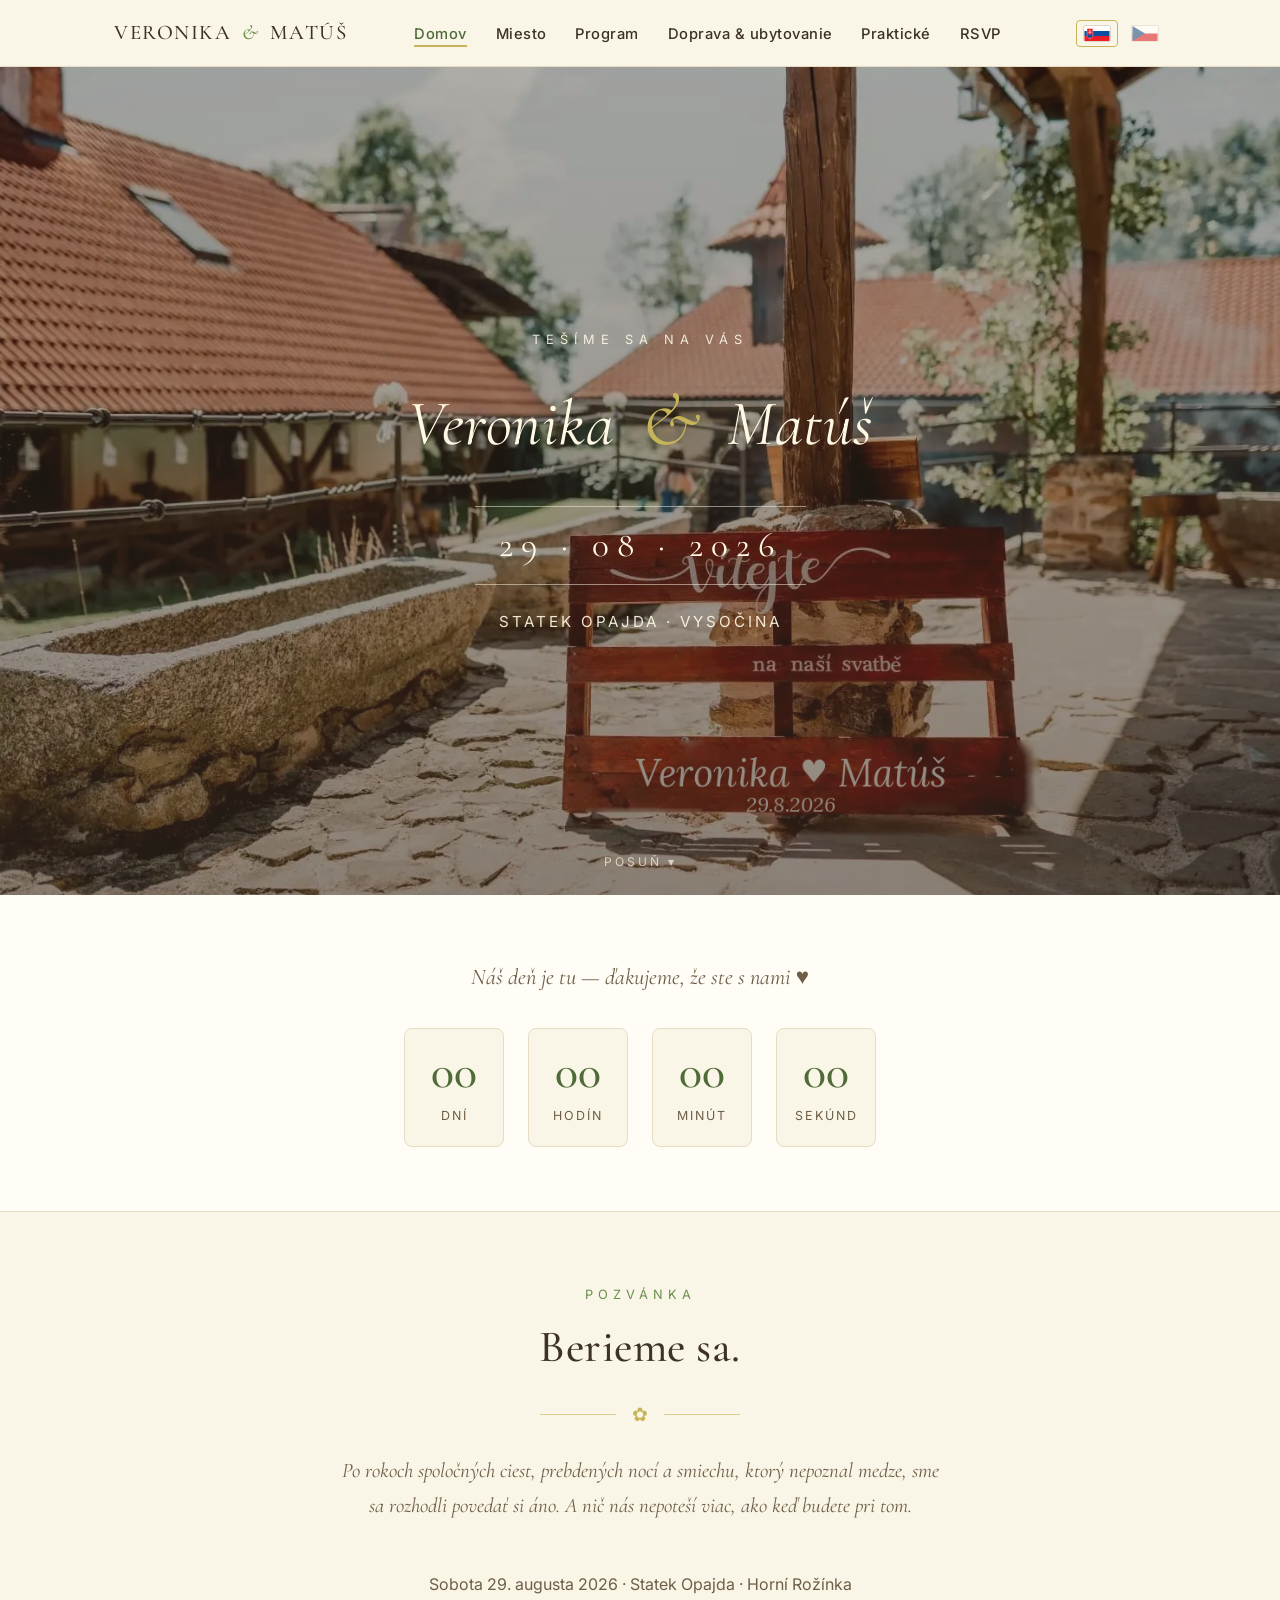
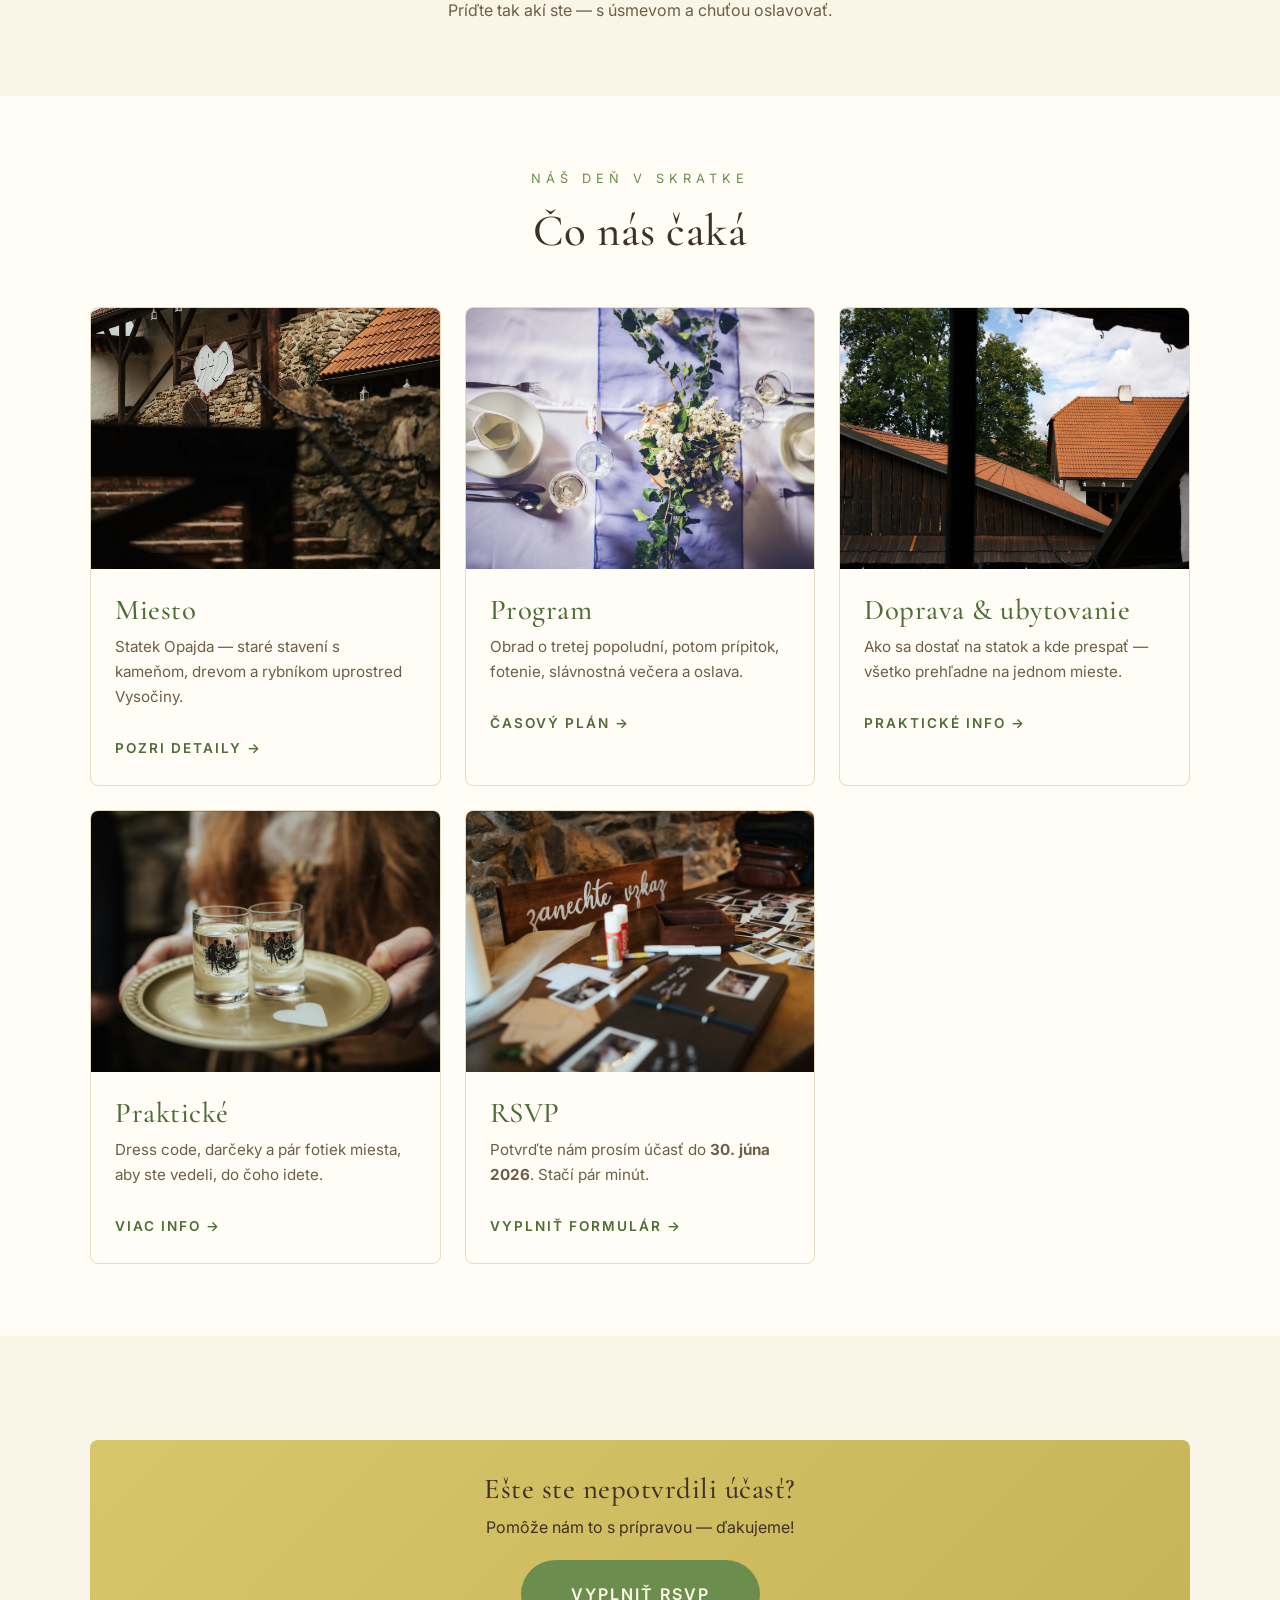
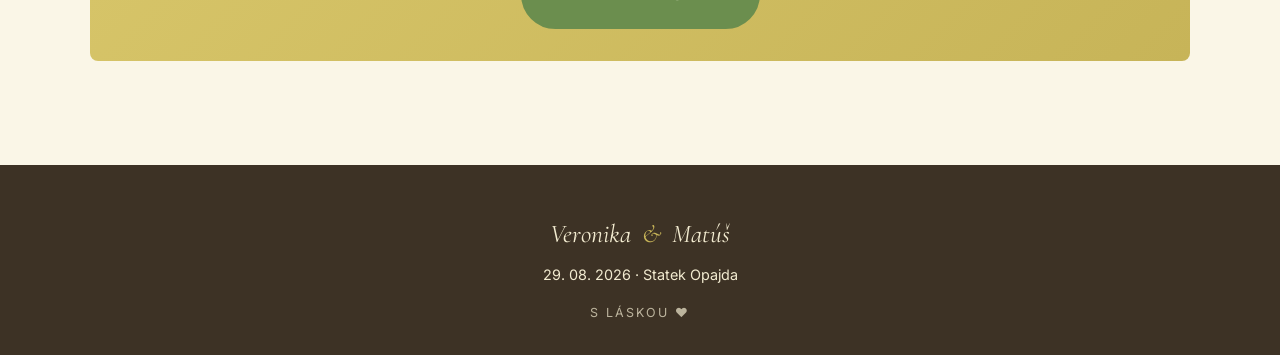
==== commit 5be1a534: "gallery fix" ====
--- a/index.html
+++ b/index.html
@@ -55,7 +55,7 @@
 </nav>
 
 <header class="hero">
-  <div class="hero-bg" style="background-image: url('Opajda_files/svatby_files/140.webp');"></div>
+  <div class="hero-bg" style="background-image: url('files/wedding_edited.png');"></div>
   <div class="hero-content">
     <div class="eyebrow" data-sk="Tešíme sa na vás" data-cs="Těšíme se na vás">Tešíme sa na vás</div>
     <h1>Veronika <span class="amp">&</span> Matúš</h1>
@@ -117,8 +117,8 @@
         <div class="card-img" style="background-image: url('Opajda_files/svatby_files/150.webp');"></div>
         <div class="card-body">
           <h3 data-sk="Program" data-cs="Program">Program</h3>
-          <p data-sk="Obrad o pol druhej, potom svadobná hostina, prípitky, fotenie a tanec do noci."
-             data-cs="Obřad o půl druhé, potom svatební hostina, přípitky, focení a tanec do noci.">Obrad o pol druhej, potom svadobná hostina, prípitky, fotenie a tanec do noci.</p>
+          <p data-sk="Obrad o tretej popoludní, potom prípitok, fotenie, slávnostná večera a oslava."
+             data-cs="Obřad o třetí odpoledne, potom přípitek, focení, slavnostní večeře a oslava.">Obrad o tretej popoludní, potom prípitok, fotenie, slávnostná večera a oslava.</p>
           <span class="card-link" data-sk="Časový plán" data-cs="Časový plán">Časový plán</span>
         </div>
       </a>
--- a/assets/style.css
+++ b/assets/style.css
@@ -584,6 +584,92 @@
   .gallery { grid-auto-rows: 180px; }
 }
 
+/* ============ LIGHTBOX ============ */
+.lightbox {
+  position: fixed;
+  inset: 0;
+  background: rgba(15, 12, 8, 0.94);
+  z-index: 1000;
+  display: none;
+  align-items: center;
+  justify-content: center;
+  padding: 2rem;
+  opacity: 0;
+  transition: opacity .25s ease;
+}
+.lightbox.open {
+  display: flex;
+  opacity: 1;
+}
+.lightbox-img {
+  max-width: 92vw;
+  max-height: 88vh;
+  width: auto;
+  height: auto;
+  display: block;
+  box-shadow: 0 12px 60px rgba(0, 0, 0, 0.6);
+  border-radius: 4px;
+  cursor: default;
+}
+.lightbox-btn {
+  position: absolute;
+  background: rgba(255, 255, 255, 0.08);
+  border: 1px solid rgba(255, 248, 229, 0.3);
+  color: #FFF8E5;
+  cursor: pointer;
+  width: 48px;
+  height: 48px;
+  border-radius: 50%;
+  font-family: var(--font-head);
+  font-size: 28px;
+  line-height: 1;
+  padding: 0;
+  display: flex;
+  align-items: center;
+  justify-content: center;
+  transition: background .2s, transform .2s, border-color .2s;
+  backdrop-filter: blur(6px);
+}
+.lightbox-btn:hover {
+  background: rgba(255, 255, 255, 0.18);
+  border-color: var(--accent-1);
+}
+.lightbox-close {
+  top: 20px;
+  right: 20px;
+  font-size: 24px;
+}
+.lightbox-prev {
+  left: 24px;
+  top: 50%;
+  transform: translateY(-50%);
+}
+.lightbox-prev:hover { transform: translateY(-50%) scale(1.08); }
+.lightbox-next {
+  right: 24px;
+  top: 50%;
+  transform: translateY(-50%);
+}
+.lightbox-next:hover { transform: translateY(-50%) scale(1.08); }
+.lightbox-counter {
+  position: absolute;
+  bottom: 24px;
+  left: 50%;
+  transform: translateX(-50%);
+  color: rgba(255, 248, 229, 0.7);
+  font-size: 0.85rem;
+  letter-spacing: 2px;
+  font-family: var(--font-body);
+}
+@media (max-width: 600px) {
+  .lightbox { padding: 0.5rem; }
+  .lightbox-btn { width: 42px; height: 42px; }
+  .lightbox-prev { left: 8px; }
+  .lightbox-next { right: 8px; }
+  .lightbox-close { top: 12px; right: 12px; font-size: 22px; }
+  .lightbox-counter { bottom: 14px; font-size: 0.8rem; }
+}
+
 /* ============ BUTTONS ============ */
 .btn {
   display: inline-block;
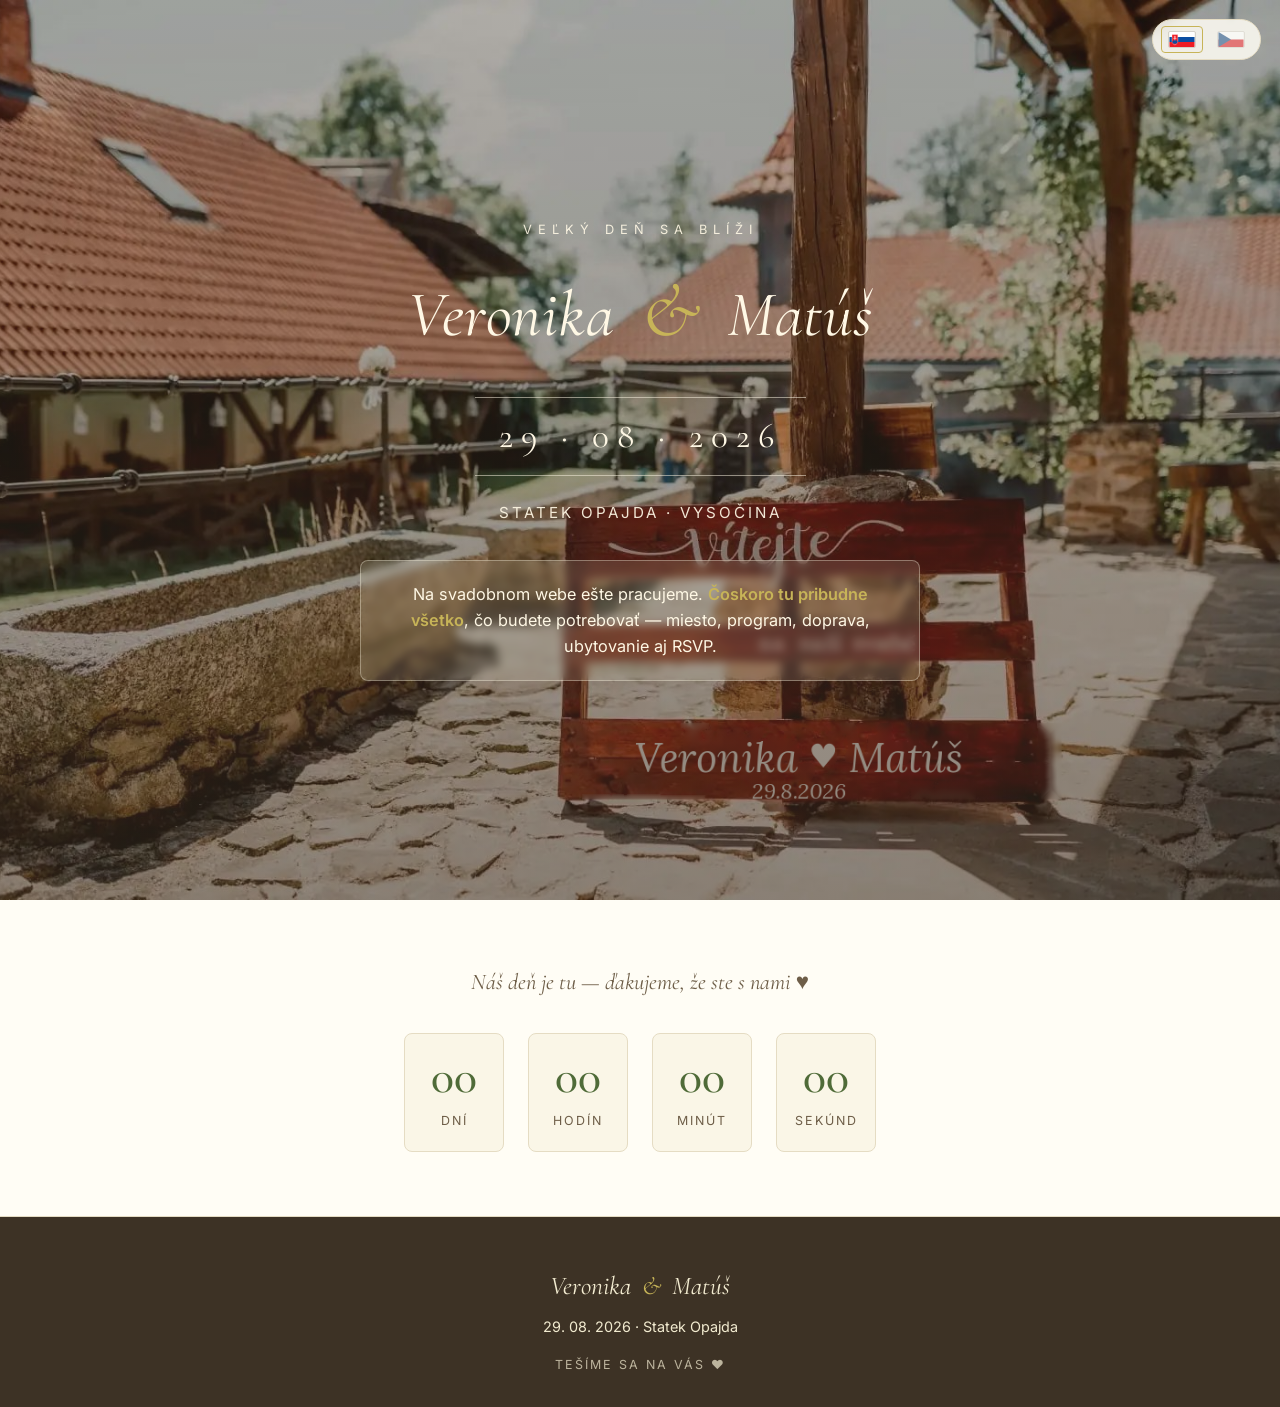
==== commit c844ec47: "added temporary main page" ====
--- a/index.html
+++ b/index.html
@@ -3,66 +3,95 @@
 <head>
 <meta charset="UTF-8">
 <meta name="viewport" content="width=device-width, initial-scale=1.0">
-<title data-sk="Veronika & Matúš — 29. 8. 2026 — Statek Opajda"
-       data-cs="Veronika & Matúš — 29. 8. 2026 — Statek Opajda">Veronika & Matúš — 29. 8. 2026 — Statek Opajda</title>
+<title data-sk="Veronika & Matúš — Čoskoro"
+       data-cs="Veronika & Matúš — Brzy">Veronika & Matúš — Čoskoro</title>
 <meta name="description"
-      data-sk="Pozvánka na svadbu Veroniky a Matúša — 29. augusta 2026 na Statku Opajda."
-      data-cs="Pozvánka na svatbu Veroniky a Matúše — 29. srpna 2026 na Statku Opajda."
-      content="Pozvánka na svadbu Veroniky a Matúša — 29. augusta 2026 na Statku Opajda.">
+      data-sk="Pripravujeme svadobný web pre svadbu Veroniky a Matúša — 29. augusta 2026 na Statku Opajda."
+      data-cs="Připravujeme svatební web pro svatbu Veroniky a Matúše — 29. srpna 2026 na Statku Opajda."
+      content="Pripravujeme svadobný web pre svadbu Veroniky a Matúša — 29. augusta 2026 na Statku Opajda.">
 <link rel="preconnect" href="https://fonts.googleapis.com">
 <link rel="preconnect" href="https://fonts.gstatic.com" crossorigin>
 <link href="https://fonts.googleapis.com/css2?family=Cormorant+Garamond:ital,wght@0,400;0,500;0,600;1,400;1,500&family=Inter:wght@400;500;600&display=swap" rel="stylesheet">
 <link rel="stylesheet" href="assets/style.css">
+<style>
+  /* Layout úprav pre samostatnú prípravovú stránku (žiadna nav) */
+  body.page-temp .hero { min-height: 100vh; }
+  body.page-temp .temp-lang {
+    position: fixed;
+    top: 1.2rem;
+    right: 1.2rem;
+    z-index: 20;
+    display: flex;
+    gap: 0.4rem;
+    padding: 6px 8px;
+    background: rgba(255, 253, 245, 0.85);
+    backdrop-filter: blur(8px);
+    border: 1px solid var(--border);
+    border-radius: 999px;
+  }
+  body.page-temp .temp-notice {
+    margin: 2.2rem auto 0;
+    max-width: 560px;
+    padding: 1.25rem 1.5rem;
+    background: rgba(255, 248, 229, 0.12);
+    border: 1px solid rgba(255, 248, 229, 0.35);
+    border-radius: var(--radius);
+    backdrop-filter: blur(4px);
+    color: #FFF8E5;
+  }
+  body.page-temp .temp-notice p {
+    margin: 0;
+    font-size: 1.02rem;
+    line-height: 1.6;
+  }
+  body.page-temp .temp-notice strong { color: var(--accent-1); font-weight: 600; }
+  @media (max-width: 600px) {
+    body.page-temp .temp-lang { top: 0.8rem; right: 0.8rem; }
+    body.page-temp .temp-notice { margin: 1.5rem 1rem 0; padding: 1rem 1.1rem; }
+  }
+</style>
 </head>
-<body>
+<body class="page-temp">
 
-<nav class="nav">
-  <div class="nav-inner">
-    <a href="index.html" class="nav-logo">Veronika <span class="amp">&</span> Matúš</a>
-    <button class="nav-toggle" aria-label="Menu"><span></span><span></span><span></span></button>
-    <ul class="nav-links">
-      <li><a href="index.html" class="active" data-sk="Domov" data-cs="Domů">Domov</a></li>
-      <li><a href="miesto.html" data-sk="Miesto" data-cs="Místo">Miesto</a></li>
-      <li><a href="program.html" data-sk="Program" data-cs="Program">Program</a></li>
-      <li><a href="doprava.html" data-sk="Doprava & ubytovanie" data-cs="Doprava & ubytování">Doprava & ubytovanie</a></li>
-      <li><a href="prakticke.html" data-sk="Praktické" data-cs="Praktické">Praktické</a></li>
-      <li><a href="rsvp.html" data-sk="RSVP" data-cs="RSVP">RSVP</a></li>
-    </ul>
-    <div class="lang-switch">
-      <button class="lang-btn" data-lang="sk" aria-label="Slovenčina" aria-pressed="true">
-        <svg viewBox="0 0 30 18" width="28" height="17" aria-hidden="true">
-          <rect width="30" height="6" y="0" fill="#fff"/>
-          <rect width="30" height="6" y="6" fill="#0b4ea2"/>
-          <rect width="30" height="6" y="12" fill="#ee1c25"/>
-          <path d="M 3 3 L 10 3 L 10 11 C 10 13.5 8.2 14.8 6.5 15.5 C 4.8 14.8 3 13.5 3 11 Z" fill="#ee1c25" stroke="#fff" stroke-width="0.45"/>
-          <path d="M 3.6 11 C 4.2 9.5 4.9 9.5 5.4 10.8 C 5.9 8.8 7.1 8.8 7.6 10.8 C 8.1 9.5 8.8 9.5 9.4 11 L 9.4 13.5 C 8 14.3 5 14.3 3.6 13.5 Z" fill="#0b4ea2"/>
-          <g fill="#fff">
-            <rect x="6.18" y="4.5" width="0.65" height="5.5"/>
-            <rect x="5.2" y="5.7" width="2.6" height="0.6"/>
-            <rect x="4.7" y="7.2" width="3.6" height="0.6"/>
-          </g>
-        </svg>
-      </button>
-      <button class="lang-btn" data-lang="cs" aria-label="Čeština" aria-pressed="false">
-        <svg viewBox="0 0 30 18" width="28" height="17" aria-hidden="true">
-          <rect width="30" height="9" y="0" fill="#fff"/>
-          <rect width="30" height="9" y="9" fill="#d7141a"/>
-          <polygon points="0,0 15,9 0,18" fill="#11457e"/>
-        </svg>
-      </button>
-    </div>
-  </div>
-</nav>
+<div class="temp-lang">
+  <button class="lang-btn" data-lang="sk" aria-label="Slovenčina" aria-pressed="true">
+    <svg viewBox="0 0 30 18" width="28" height="17" aria-hidden="true">
+      <rect width="30" height="6" y="0" fill="#fff"/>
+      <rect width="30" height="6" y="6" fill="#0b4ea2"/>
+      <rect width="30" height="6" y="12" fill="#ee1c25"/>
+      <path d="M 3 3 L 10 3 L 10 11 C 10 13.5 8.2 14.8 6.5 15.5 C 4.8 14.8 3 13.5 3 11 Z" fill="#ee1c25" stroke="#fff" stroke-width="0.45"/>
+      <path d="M 3.6 11 C 4.2 9.5 4.9 9.5 5.4 10.8 C 5.9 8.8 7.1 8.8 7.6 10.8 C 8.1 9.5 8.8 9.5 9.4 11 L 9.4 13.5 C 8 14.3 5 14.3 3.6 13.5 Z" fill="#0b4ea2"/>
+      <g fill="#fff">
+        <rect x="6.18" y="4.5" width="0.65" height="5.5"/>
+        <rect x="5.2" y="5.7" width="2.6" height="0.6"/>
+        <rect x="4.7" y="7.2" width="3.6" height="0.6"/>
+      </g>
+    </svg>
+  </button>
+  <button class="lang-btn" data-lang="cs" aria-label="Čeština" aria-pressed="false">
+    <svg viewBox="0 0 30 18" width="28" height="17" aria-hidden="true">
+      <rect width="30" height="9" y="0" fill="#fff"/>
+      <rect width="30" height="9" y="9" fill="#d7141a"/>
+      <polygon points="0,0 15,9 0,18" fill="#11457e"/>
+    </svg>
+  </button>
+</div>
 
 <header class="hero">
   <div class="hero-bg" style="background-image: url('files/wedding_edited.png');"></div>
   <div class="hero-content">
-    <div class="eyebrow" data-sk="Tešíme sa na vás" data-cs="Těšíme se na vás">Tešíme sa na vás</div>
+    <div class="eyebrow" data-sk="Veľký deň sa blíži" data-cs="Velký den se blíží">Veľký deň sa blíži</div>
     <h1>Veronika <span class="amp">&</span> Matúš</h1>
     <div class="date">29 · 08 · 2026</div>
     <div class="location-tag" data-sk="Statek Opajda · Vysočina" data-cs="Statek Opajda · Vysočina">Statek Opajda · Vysočina</div>
+
+    <div class="temp-notice">
+      <p data-sk-html="Na svadobnom webe ešte pracujeme. <strong>Čoskoro tu pribudne všetko</strong>, čo budete potrebovať — miesto, program, doprava, ubytovanie aj RSVP."
+         data-cs-html="Na svatebním webu ještě pracujeme. <strong>Brzy zde přibude vše</strong>, co budete potřebovat — místo, program, doprava, ubytování i RSVP.">
+        Na svadobnom webe ešte pracujeme. <strong>Čoskoro tu pribudne všetko</strong>, čo budete potrebovať — miesto, program, doprava, ubytovanie aj RSVP.
+      </p>
+    </div>
   </div>
-  <div class="scroll-cue" data-sk="Posuň ▾" data-cs="Posuň ▾">Posuň ▾</div>
 </header>
 
 <section class="countdown-wrap">
@@ -75,100 +104,10 @@
   </div>
 </section>
 
-<section>
-  <div class="section-inner center">
-    <div class="section-head">
-      <span class="eyebrow" data-sk="Pozvánka" data-cs="Pozvánka">Pozvánka</span>
-      <h2 data-sk="Berieme sa." data-cs="Bereme se.">Berieme sa.</h2>
-      <div class="divider"><span>✿</span></div>
-      <p class="lead"
-         data-sk="Po rokoch spoločných ciest, prebdených nocí a smiechu, ktorý nepoznal medze, sme sa rozhodli povedať si áno. A nič nás nepoteší viac, ako keď budete pri tom."
-         data-cs="Po letech společných cest, probdělých nocí a smíchu, který neznal mezí, jsme se rozhodli říct si ano. A nic nás nepotěší víc, než když u toho budete s námi.">
-        Po rokoch spoločných ciest, prebdených nocí a smiechu, ktorý nepoznal medze,
-        sme sa rozhodli povedať si áno. A nič nás nepoteší viac, ako keď budete pri tom.
-      </p>
-    </div>
-    <p style="max-width: 640px; margin: 0 auto; color: var(--text-soft);"
-       data-sk-html="Sobota 29. augusta 2026 · Statek Opajda · Horní Rožínka<br>Príďte tak akí ste — s úsmevom a chuťou oslavovať."
-       data-cs-html="Sobota 29. srpna 2026 · Statek Opajda · Horní Rožínka<br>Přijďte tak jací jste — s úsměvem a chutí slavit.">
-      Sobota 29. augusta 2026 · Statek Opajda · Horní Rožínka<br>
-      Príďte tak akí ste — s úsmevom a chuťou oslavovať.
-    </p>
-  </div>
-</section>
-
-<section class="alt-bg">
-  <div class="section-inner">
-    <div class="section-head">
-      <span class="eyebrow" data-sk="Náš deň v skratke" data-cs="Náš den ve zkratce">Náš deň v skratke</span>
-      <h2 data-sk="Čo nás čaká" data-cs="Co nás čeká">Čo nás čaká</h2>
-    </div>
-    <div class="cards">
-      <a href="miesto.html" class="card">
-        <div class="card-img" style="background-image: url('Opajda_files/Opajda_files/205.webp');"></div>
-        <div class="card-body">
-          <h3 data-sk="Miesto" data-cs="Místo">Miesto</h3>
-          <p data-sk="Statek Opajda — staré stavení s kameňom, drevom a rybníkom uprostred Vysočiny."
-             data-cs="Statek Opajda — staré stavení s kamenem, dřevem a rybníkem uprostřed Vysočiny.">Statek Opajda — staré stavení s kameňom, drevom a rybníkom uprostred Vysočiny.</p>
-          <span class="card-link" data-sk="Pozri detaily" data-cs="Zobrazit detaily">Pozri detaily</span>
-        </div>
-      </a>
-      <a href="program.html" class="card">
-        <div class="card-img" style="background-image: url('Opajda_files/svatby_files/150.webp');"></div>
-        <div class="card-body">
-          <h3 data-sk="Program" data-cs="Program">Program</h3>
-          <p data-sk="Obrad o tretej popoludní, potom prípitok, fotenie, slávnostná večera a oslava."
-             data-cs="Obřad o třetí odpoledne, potom přípitek, focení, slavnostní večeře a oslava.">Obrad o tretej popoludní, potom prípitok, fotenie, slávnostná večera a oslava.</p>
-          <span class="card-link" data-sk="Časový plán" data-cs="Časový plán">Časový plán</span>
-        </div>
-      </a>
-      <a href="doprava.html" class="card">
-        <div class="card-img" style="background-image: url('Opajda_files/Opajda_files/211.webp');"></div>
-        <div class="card-body">
-          <h3 data-sk="Doprava & ubytovanie" data-cs="Doprava & ubytování">Doprava & ubytovanie</h3>
-          <p data-sk="Ako sa dostať na statok a kde prespať — všetko prehľadne na jednom mieste."
-             data-cs="Jak se dostat na statek a kde přespat — vše přehledně na jednom místě.">Ako sa dostať na statok a kde prespať — všetko prehľadne na jednom mieste.</p>
-          <span class="card-link" data-sk="Praktické info" data-cs="Praktické info">Praktické info</span>
-        </div>
-      </a>
-      <a href="prakticke.html" class="card">
-        <div class="card-img" style="background-image: url('Opajda_files/svatby_files/100.webp');"></div>
-        <div class="card-body">
-          <h3 data-sk="Praktické" data-cs="Praktické">Praktické</h3>
-          <p data-sk="Dress code, darčeky a pár fotiek miesta, aby ste vedeli, do čoho idete."
-             data-cs="Dress code, dárky a pár fotek místa, abyste věděli, do čeho jdete.">Dress code, darčeky a pár fotiek miesta, aby ste vedeli, do čoho idete.</p>
-          <span class="card-link" data-sk="Viac info" data-cs="Více info">Viac info</span>
-        </div>
-      </a>
-      <a href="rsvp.html" class="card">
-        <div class="card-img" style="background-image: url('Opajda_files/svatby_files/120.webp');"></div>
-        <div class="card-body">
-          <h3 data-sk="RSVP" data-cs="RSVP">RSVP</h3>
-          <p data-sk-html="Potvrďte nám prosím účasť do <strong>30. júna 2026</strong>. Stačí pár minút."
-             data-cs-html="Potvrďte nám prosím účast do <strong>30. června 2026</strong>. Stačí pár minut.">Potvrďte nám prosím účasť do <strong>30. júna 2026</strong>. Stačí pár minút.</p>
-          <span class="card-link" data-sk="Vyplniť formulár" data-cs="Vyplnit formulář">Vyplniť formulár</span>
-        </div>
-      </a>
-    </div>
-  </div>
-</section>
-
-<section>
-  <div class="section-inner">
-    <div class="callout">
-      <h3 data-sk="Ešte ste nepotvrdili účasť?" data-cs="Ještě jste nepotvrdili účast?">Ešte ste nepotvrdili účasť?</h3>
-      <p style="margin-bottom: 1.2rem;"
-         data-sk="Pomôže nám to s prípravou — ďakujeme!"
-         data-cs="Pomůže nám to s přípravou — děkujeme!">Pomôže nám to s prípravou — ďakujeme!</p>
-      <a href="rsvp.html" class="btn btn-big" data-sk="Vyplniť RSVP" data-cs="Vyplnit RSVP">Vyplniť RSVP</a>
-    </div>
-  </div>
-</section>
-
 <footer>
   <div class="names">Veronika <span class="amp">&</span> Matúš</div>
   <div data-sk="29. 08. 2026 · Statek Opajda" data-cs="29. 08. 2026 · Statek Opajda">29. 08. 2026 · Statek Opajda</div>
-  <div class="small" data-sk="S láskou ♥" data-cs="S láskou ♥">S láskou ♥</div>
+  <div class="small" data-sk="Tešíme sa na vás ♥" data-cs="Těšíme se na vás ♥">Tešíme sa na vás ♥</div>
 </footer>
 
 <script src="assets/script.js"></script>
